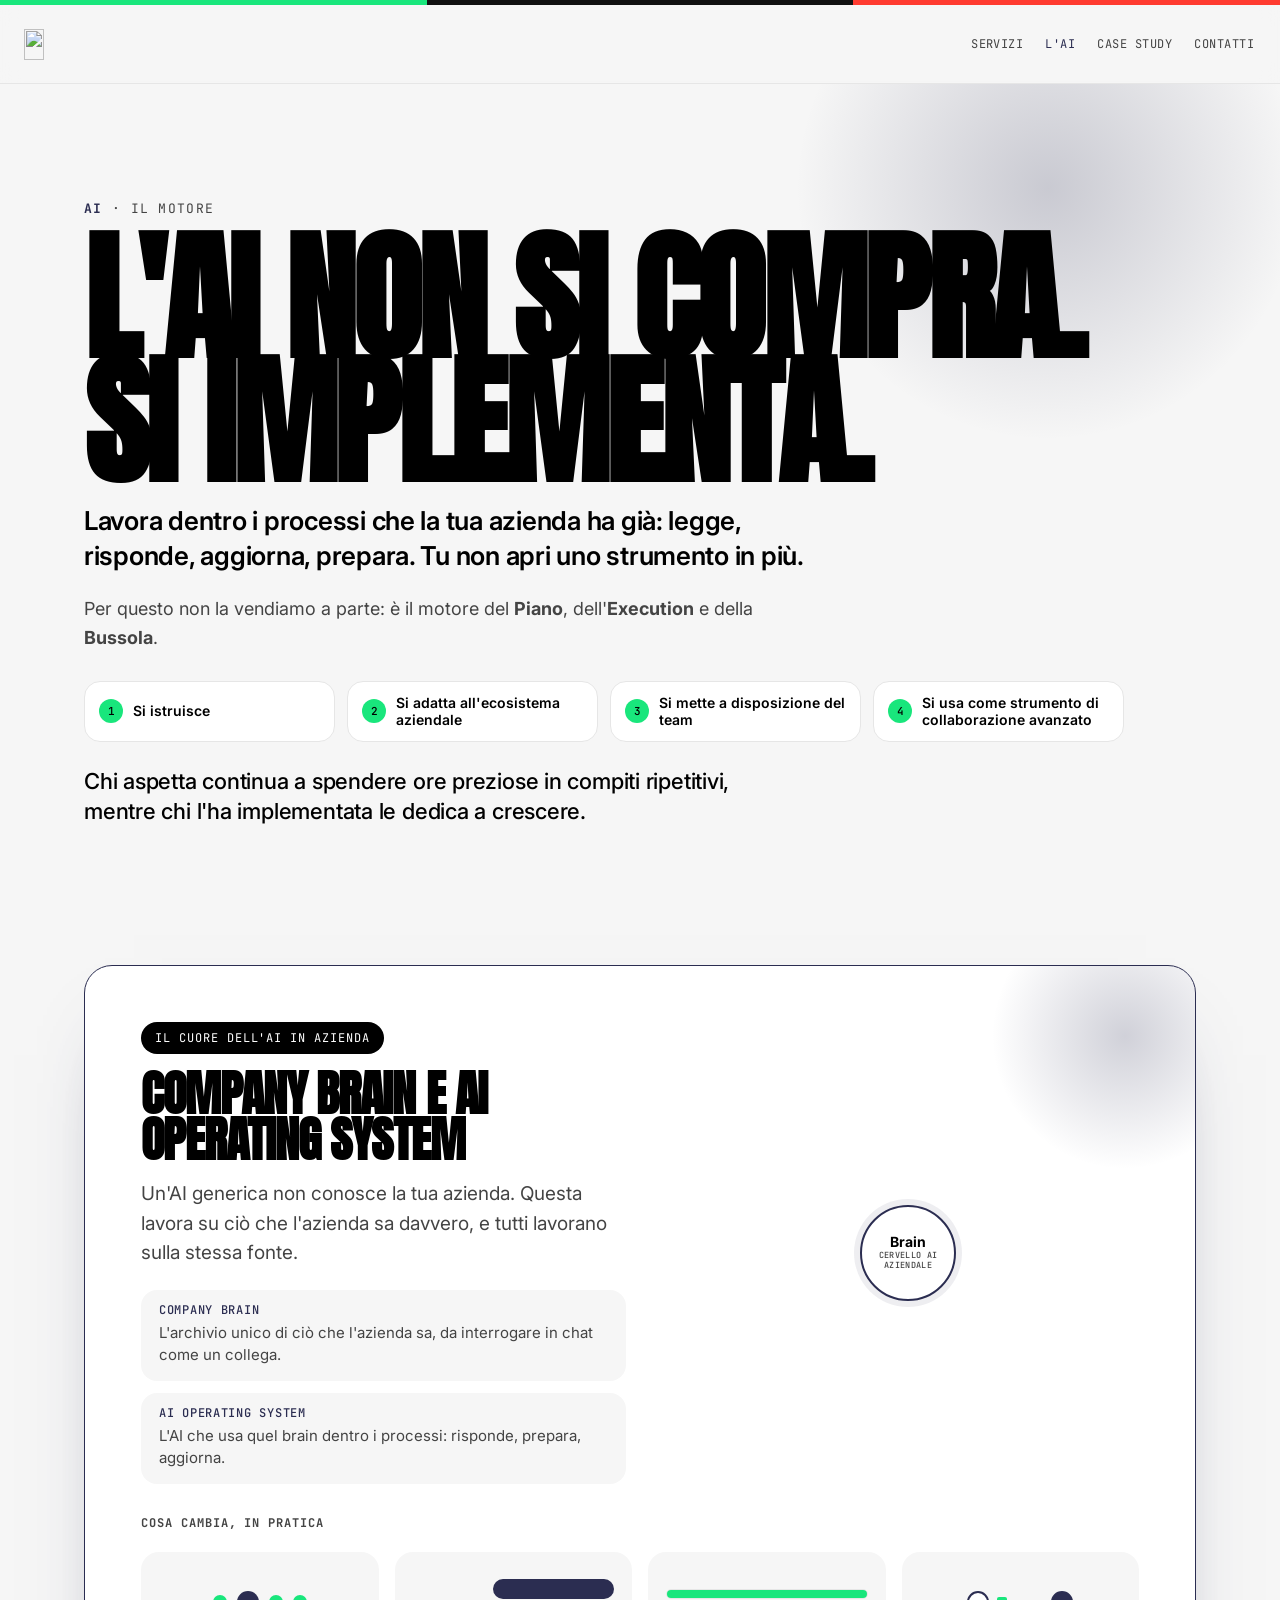
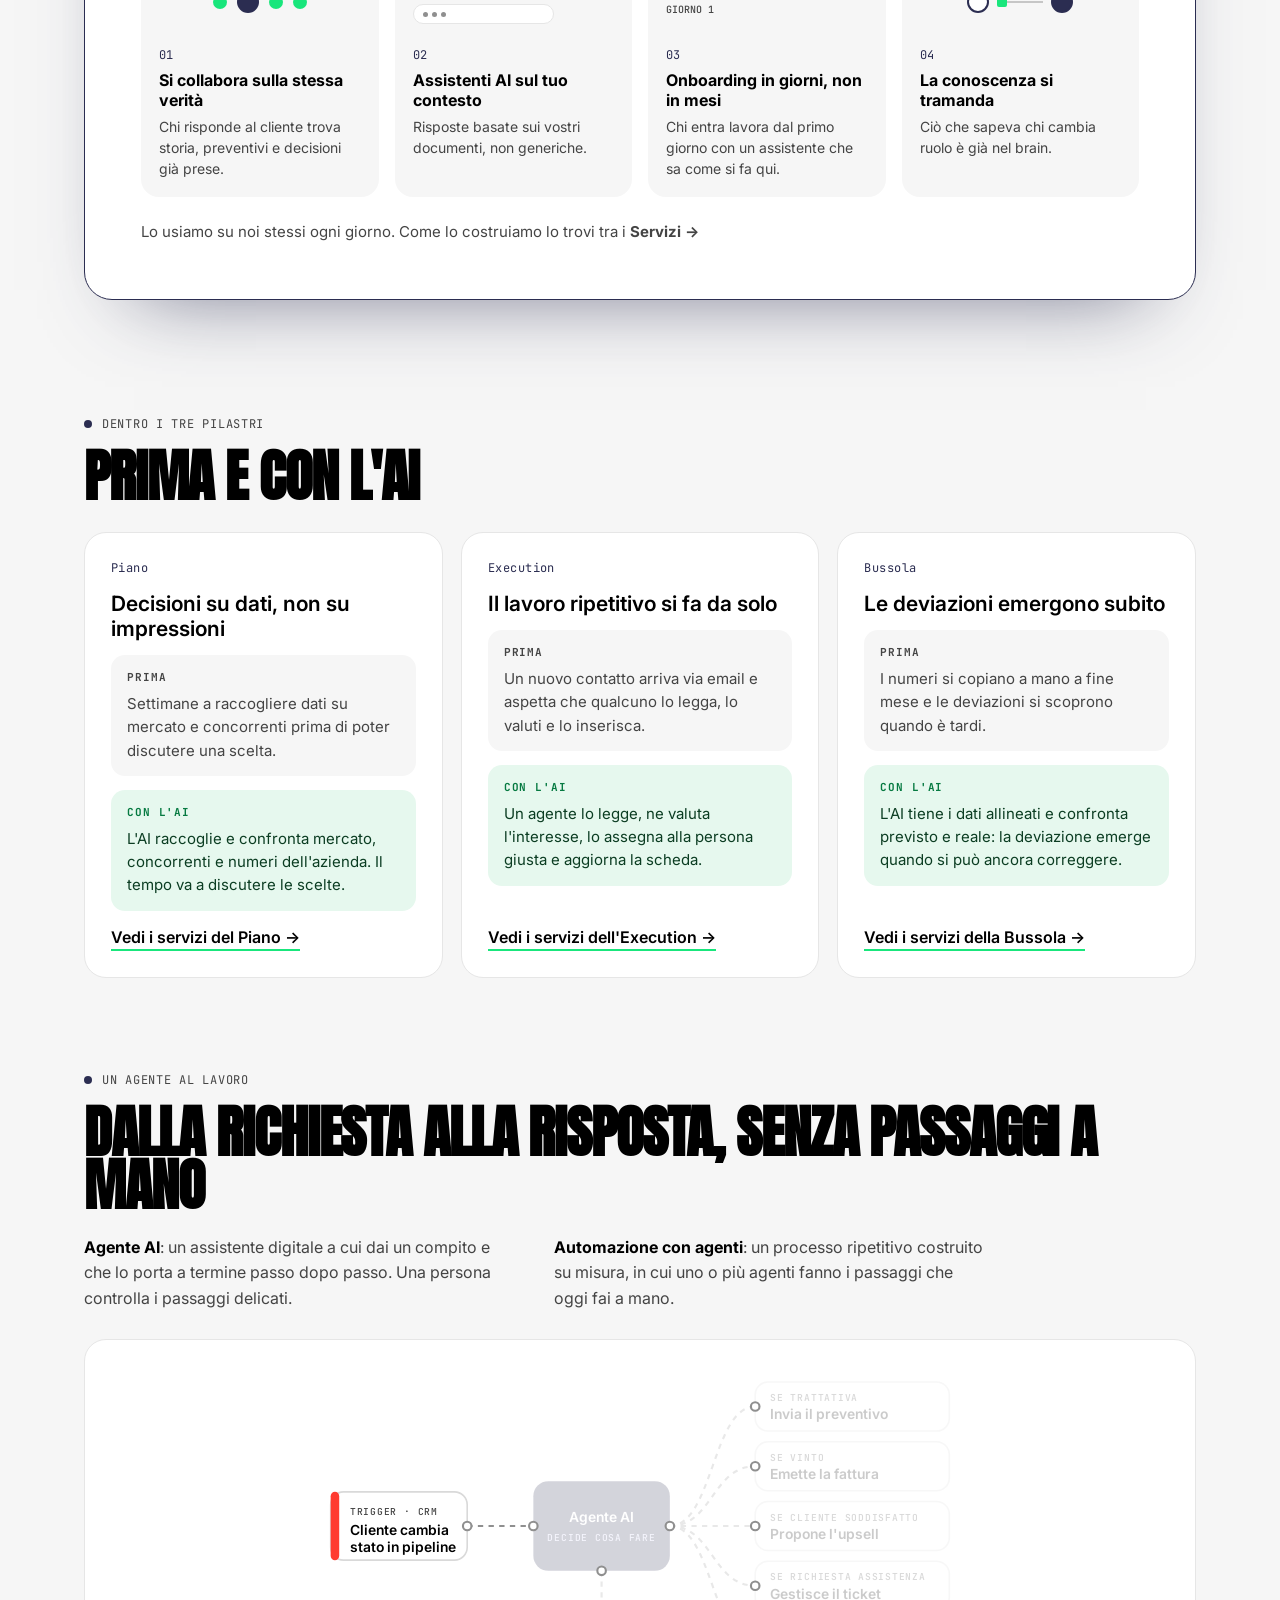
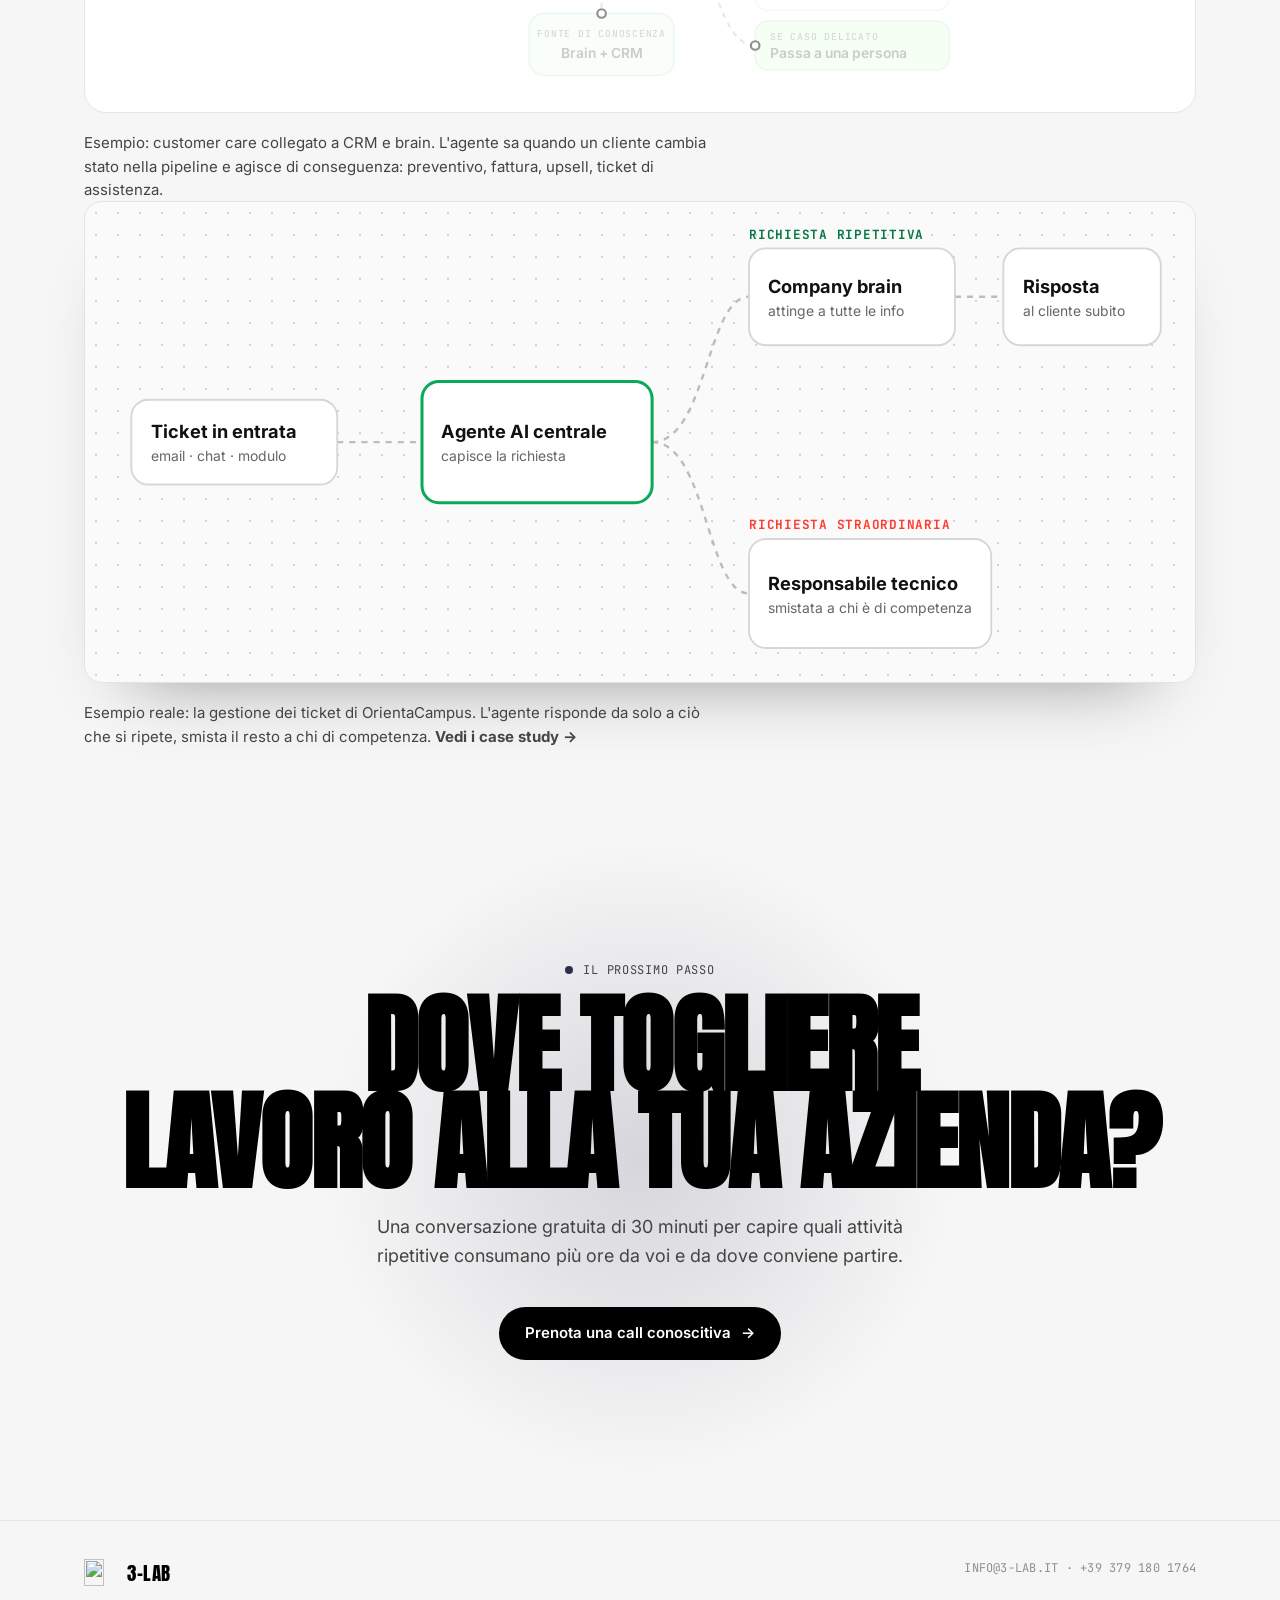
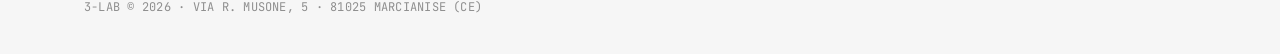
==== ai/index.html @ efa36a07 "Nuovo sito 3-LAB: home rifatta (Cosa facciamo, Servizi, Perché noi, AI, Processo A3, Portfolio, Team" ====
<!DOCTYPE html>
<html lang="it">
<head>
<meta charset="UTF-8">
<meta name="viewport" content="width=device-width, initial-scale=1.0">
<title>L'AI, il motore · 3-LAB</title>
<link rel="canonical" href="https://3-lab.it/ai/">
<link rel="icon" href="/logo.svg" type="image/svg+xml">
<meta name="description" content="L'AI in 3-LAB non è un servizio a parte: lavora dentro il Piano, l'Execution e la Bussola. Cosa vuol dire integrarla nei processi, con esempi concreti e in parole semplici.">
<link rel="preconnect" href="https://fonts.googleapis.com">
<link rel="preconnect" href="https://fonts.gstatic.com" crossorigin>
<link href="https://fonts.googleapis.com/css2?family=Anton&family=Inter:wght@400;450;500;600&family=JetBrains+Mono:wght@400;500&display=swap" rel="stylesheet">
<link rel="stylesheet" href="../assets/pilastro.css">
<link rel="stylesheet" href="../assets/casestudy.css">
</head>
<body style="--acc:var(--navy)">
<div class="brandbar"></div>

<header class="hub-nav">
  <a class="hub-logo" href="../" aria-label="3-LAB, torna alla home"><img src="../logo.svg" alt="" width="32" height="26"></a>
  <nav class="pil-nav" aria-label="Menu principale">
    <a href="../#servizi">Servizi</a>
    <a href="./" aria-current="page">L'AI</a>
    <a href="../case-study/">Case study</a>
    <a href="../#contact">Contatti</a>
  </nav>
</header>

<main>
<section class="hub-hero">
  <div class="wrap">
    <div class="hub-num reveal"><b>AI</b> · Il motore</div>
    <h1 class="hub-title reveal">L'AI non si compra.<br>Si implementa.</h1>
    <p class="hub-tagline reveal">Lavora dentro i processi che la tua azienda ha già: legge, risponde, aggiorna, prepara. Tu non apri uno strumento in più.</p>
    <p class="hub-intro reveal">Per questo non la vendiamo a parte: è il motore del <b>Piano</b>, dell'<b>Execution</b> e della <b>Bussola</b>.</p>
    <ol class="ai-steps reveal"><li><i>1</i>Si istruisce</li><li><i>2</i>Si adatta all'ecosistema aziendale</li><li><i>3</i>Si mette a disposizione del team</li><li><i>4</i>Si usa come strumento di collaborazione avanzato</li></ol>
    <p class="ai-claim reveal">Chi aspetta continua a spendere ore preziose in compiti ripetitivi, mentre chi l'ha implementata le dedica a crescere.</p>
    <div class="hub-accentbar reveal"></div>
  </div>
</section>

<section class="hub-section" style="padding-top:0">
  <div class="wrap">
    <article class="flag reveal" id="company-brain">
      <div class="flag-split">
        <div class="flag-copy">
          <span class="flag-badge">Il cuore dell'AI in azienda</span>
          <h3>Company brain e AI operating system</h3>
          <p class="flag-lede">Un'AI generica non conosce la tua azienda. Questa lavora su ciò che l'azienda sa davvero, e tutti lavorano sulla stessa fonte.</p>
          <ul class="flag-defs">
            <li><span>Company brain</span>L'archivio unico di ciò che l'azienda sa, da interrogare in chat come un collega.</li>
            <li><span>AI operating system</span>L'AI che usa quel brain dentro i processi: risponde, prepara, aggiorna.</li>
          </ul>
        </div>
        <div class="flag-viz" aria-hidden="true"><div class="br-scene"><span class="br-d" style="--x:-36;--y:-42;--i:0">Documenti</span><span class="br-d" style="--x:0;--y:-42;--i:1">Contesto competitivo</span><span class="br-d" style="--x:36;--y:-42;--i:2">Procedure</span><span class="br-d" style="--x:-38;--y:-18;--i:3">Clienti</span><span class="br-d" style="--x:38;--y:-18;--i:4">Preventivi</span><span class="br-d" style="--x:-38;--y:18;--i:5">Decisioni</span><span class="br-d" style="--x:38;--y:18;--i:6">Listini</span><span class="br-d" style="--x:-36;--y:42;--i:7">Organigramma</span><span class="br-d" style="--x:0;--y:42;--i:8">Brand identity</span><span class="br-d" style="--x:36;--y:42;--i:9">Contratti</span><span class="br-c"><b>Brain</b><small>cervello AI aziendale</small></span><div class="br-chat"><p style="--k:0">Buongiorno! Tre cose da sapere oggi:</p><p style="--k:1">Il cliente Rossi ti deve ancora <b>700 €</b>. Preparo il sollecito?</p><p style="--k:2">Il listino di un tuo fornitore è salito del <b>30%</b> negli ultimi 30 giorni.</p><p style="--k:3">I fornitori ti stanno facendo prezzi <b>progressivamente migliori</b>. Buon momento per rinegoziare.</p></div></div></div>
      </div>
      <h4 class="flag-sub">Cosa cambia, in pratica</h4>
      <div class="flag-tiles">
        <div class="flag-tile"><div class="mg mg1"><i></i><i></i><i></i><b></b></div><span>01</span><h4>Si collabora sulla stessa verità</h4><p>Chi risponde al cliente trova storia, preventivi e decisioni già prese.</p></div>
        <div class="flag-tile"><div class="mg mg2"><p class="q"></p><p class="a"><u></u><u></u><u></u></p></div><span>02</span><h4>Assistenti AI sul tuo contesto</h4><p>Risposte basate sui vostri documenti, non generiche.</p></div>
        <div class="flag-tile"><div class="mg mg3"><em><u></u></em><small>Giorno 1</small></div><span>03</span><h4>Onboarding in giorni, non in mesi</h4><p>Chi entra lavora dal primo giorno con un assistente che sa come si fa qui.</p></div>
        <div class="flag-tile"><div class="mg mg4"><i class="a"></i><s></s><i class="b"></i></div><span>04</span><h4>La conoscenza si tramanda</h4><p>Ciò che sapeva chi cambia ruolo è già nel brain.</p></div>
      </div>
      <p class="flag-foot">Lo usiamo su noi stessi ogni giorno. Come lo costruiamo lo trovi tra i <a href="../#servizio-company-brain"><b>Servizi →</b></a></p>
    </article>
  </div>
</section>

<section class="hub-section" style="padding-top:0">
  <div class="wrap">
    <span class="hub-kicker reveal">Dentro i tre pilastri</span>
    <h2 class="hub-h2 reveal">Prima e con l'AI</h2>
    <div class="ai-scenes">
      <article class="ai-scene reveal" id="nel-piano">
        <span class="offer-n">Piano</span>
        <h3>Decisioni su dati, non su impressioni</h3>
        <p class="ai-prima"><b>Prima</b>Settimane a raccogliere dati su mercato e concorrenti prima di poter discutere una scelta.</p>
        <p class="ai-dopo"><b>Con l'AI</b>L'AI raccoglie e confronta mercato, concorrenti e numeri dell'azienda. Il tempo va a discutere le scelte.</p>
        <a class="p-link" href="../#servizio-business-plan">Vedi i servizi del Piano →</a>
      </article>
      <article class="ai-scene reveal" id="nell-execution">
        <span class="offer-n">Execution</span>
        <h3>Il lavoro ripetitivo si fa da solo</h3>
        <p class="ai-prima"><b>Prima</b>Un nuovo contatto arriva via email e aspetta che qualcuno lo legga, lo valuti e lo inserisca.</p>
        <p class="ai-dopo"><b>Con l'AI</b>Un agente lo legge, ne valuta l'interesse, lo assegna alla persona giusta e aggiorna la scheda.</p>
        <a class="p-link" href="../#servizio-automazioni">Vedi i servizi dell'Execution →</a>
      </article>
      <article class="ai-scene reveal" id="con-la-bussola">
        <span class="offer-n">Bussola</span>
        <h3>Le deviazioni emergono subito</h3>
        <p class="ai-prima"><b>Prima</b>I numeri si copiano a mano a fine mese e le deviazioni si scoprono quando è tardi.</p>
        <p class="ai-dopo"><b>Con l'AI</b>L'AI tiene i dati allineati e confronta previsto e reale: la deviazione emerge quando si può ancora correggere.</p>
        <a class="p-link" href="../#servizio-contabilita">Vedi i servizi della Bussola →</a>
      </article>
    </div>
  </div>
</section>

<section class="hub-section" style="padding-top:0">
  <div class="wrap">
    <span class="hub-kicker reveal">Un agente al lavoro</span>
    <h2 class="hub-h2 reveal">Dalla richiesta alla risposta, senza passaggi a mano</h2>
    <div class="ai-agenti">
      <p class="reveal"><b>Agente AI</b>: un assistente digitale a cui dai un compito e che lo porta a termine passo dopo passo. Una persona controlla i passaggi delicati.</p>
      <p class="reveal"><b>Automazione con agenti</b>: un processo ripetitivo costruito su misura, in cui uno o più agenti fanno i passaggi che oggi fai a mano.</p>
    </div>
    <div class="ai-diagram reveal" aria-hidden="true"><svg class="n8n" viewBox="0 0 600 300" focusable="false">
<g class="n8n-wires" fill="none" stroke="#8f8f8f" stroke-width="2"><g class="s1"><path class="w" d="M138 150H200"/></g><g class="s2"><path class="w" d="M264 192V232"/></g><g class="s3"><path class="w" d="M328 150C368 150 368 38 408 38"/><path class="w" d="M328 150C368 150 368 94 408 94"/><path class="w" d="M328 150C368 150 368 150 408 150"/><path class="w" d="M328 150C368 150 368 206 408 206"/><path class="w" d="M328 150C368 150 368 262 408 262"/></g></g>
<g class="n8n-n"><g class="s1"><rect x="10" y="118" width="128" height="64" rx="12"/><rect x="10" y="118" width="8" height="64" rx="4" class="bar"/><text x="28" y="140" class="k">TRIGGER · CRM</text><text x="28" y="158" class="t">Cliente cambia</text><text x="28" y="174" class="t">stato in pipeline</text></g>
<g class="s2"><rect x="200" y="108" width="128" height="84" rx="14" class="ag"/><text x="264" y="146" class="t ag-t" text-anchor="middle">Agente AI</text><text x="264" y="164" class="k ag-k" text-anchor="middle">DECIDE COSA FARE</text>
<rect x="196" y="232" width="136" height="58" rx="14" class="kn"/><text x="264" y="254" class="k" text-anchor="middle">FONTE DI CONOSCENZA</text><text x="264" y="274" class="t" text-anchor="middle">Brain + CRM</text></g>
<g class="s3" style="--k:0"><rect x="408" y="15" width="182" height="46" rx="12"/><text x="422" y="33" class="k">SE TRATTATIVA</text><text x="422" y="50" class="t">Invia il preventivo</text></g><g class="s3" style="--k:1"><rect x="408" y="71" width="182" height="46" rx="12"/><text x="422" y="89" class="k">SE VINTO</text><text x="422" y="106" class="t">Emette la fattura</text></g><g class="s3" style="--k:2"><rect x="408" y="127" width="182" height="46" rx="12"/><text x="422" y="145" class="k">SE CLIENTE SODDISFATTO</text><text x="422" y="162" class="t">Propone l'upsell</text></g><g class="s3" style="--k:3"><rect x="408" y="183" width="182" height="46" rx="12"/><text x="422" y="201" class="k">SE RICHIESTA ASSISTENZA</text><text x="422" y="218" class="t">Gestisce il ticket</text></g><g class="s3" style="--k:4"><rect x="408" y="239" width="182" height="46" rx="12" class="hu"/><text x="422" y="257" class="k">SE CASO DELICATO</text><text x="422" y="274" class="t">Passa a una persona</text></g></g>
<g fill="#fff" stroke="#8f8f8f" stroke-width="2"><circle cx="138" cy="150" r="4"/><circle cx="200" cy="150" r="4"/><circle cx="328" cy="150" r="4"/><circle cx="264" cy="192" r="4"/><circle cx="264" cy="232" r="4"/><circle cx="408" cy="38" r="4"/><circle cx="408" cy="94" r="4"/><circle cx="408" cy="150" r="4"/><circle cx="408" cy="206" r="4"/><circle cx="408" cy="262" r="4"/></g></svg></div>
    <p class="ai-caption reveal">Esempio: customer care collegato a CRM e brain. L'agente sa quando un cliente cambia stato nella pipeline e agisce di conseguenza: preventivo, fattura, upsell, ticket di assistenza.</p>
    <div class="cs-flow reveal" data-flow></div>
    <p class="ai-caption reveal">Esempio reale: la gestione dei ticket di OrientaCampus. L'agente risponde da solo a ciò che si ripete, smista il resto a chi di competenza. <a href="../case-study/"><b>Vedi i case study →</b></a></p>
  </div>
</section>

<section class="hub-bigcta">
  <div class="wrap">
    <span class="hub-kicker reveal">Il prossimo passo</span>
    <h2 class="reveal">DOVE TOGLIERE<br>LAVORO ALLA TUA AZIENDA?</h2>
    <p class="reveal">Una conversazione gratuita di 30 minuti per capire quali attività ripetitive consumano più ore da voi e da dove conviene partire.</p>
    <div class="hub-bigcta-actions reveal">
      <a class="hub-cta-btn" href="../#contact">Prenota una call conoscitiva <span>→</span></a>
    </div>
  </div>
</section>
</main>

<footer class="hub-foot">
  <div class="wrap">
    <div>
      <span class="foot-logo"><img src="../logo.svg" alt="" width="26" height="21"><span>3-LAB</span></span>
      <p style="margin-top:6px">3-LAB © <span id="year">2026</span> · Via R. Musone, 5 · 81025 Marcianise (CE)</p>
    </div>
    <p><a href="mailto:info@3-lab.it">info@3-lab.it</a> · <a href="tel:+393791801764">+39 379 180 1764</a></p>
  </div>
</footer>

<script src="../assets/pilastro.js"></script>
<script>
/* Animazioni: il brain (le voci entrano, il brain si ingrossa, parte la chat) e il diagramma dell'agente (trigger, agente, fonte, azioni). Partono in vista e ripartono da zero; con «riduci animazioni» restano ferme. */
(function(){
  if(matchMedia('(prefers-reduced-motion: reduce)').matches||!('IntersectionObserver' in window)) return;
  const wait=ms=>new Promise(r=>setTimeout(r,ms));
  function avvia(sel,fasi,pausa){
    const el=document.querySelector(sel); if(!el) return;
    el.classList.add('anim');
    const io=new IntersectionObserver(es=>{if(!es[0].isIntersecting) return; io.disconnect();
      (async()=>{for(;;){
        el.classList.add('rs'); fasi.forEach(f=>el.classList.remove(f[1])); void el.offsetWidth; el.classList.remove('rs');
        for(const [ms,c] of fasi){await wait(ms); el.classList.add(c);}
        await wait(pausa);
      }})();},{threshold:.4});
    io.observe(el);
  }
  avvia('.br-scene',[[700,'in'],[4700,'full'],[1500,'chat']],9500);
  avvia('.ai-diagram',[[500,'p1'],[1100,'p2'],[1100,'p3']],6500);
})();
</script>
<script src="../assets/casestudy.js" defer></script>
</body>
</html>
---- assets/pilastro.css ----
/* Stile condiviso delle pagine pilastro (/ai, /case-study). */
/* ============================================================
   TRI LAB — stile condiviso delle pagine pilastro
   Usato da piano · execution · bussola · ai · case-study
   I font vanno caricati dal <head> di ogni pagina (Google Fonts).
   Ogni pagina imposta il proprio accento con  <body style="--acc:…">.
   ============================================================ */

:root{
  --ink:#000000;
  --paper:#ffffff;
  --canvas:#f6f6f6;
  --ash:#c6c6c6;
  --smoke:#8f8f8f;
  --slate:#444444;
  --line:#e6e6e6;
  --graphite:#1a1a1a;

  --mint:#d1ffca;
  --volt:#19E67C;
  --volt-deep:#0aa859;
  --signal:#FF3B30;
  --navy:#2b2d51;

  --f-display:'Anton', ui-sans-serif, system-ui, sans-serif;
  --f-sans:'Inter', ui-sans-serif, system-ui, sans-serif;
  --f-mono:'JetBrains Mono', ui-monospace, monospace;

  --maxw:1160px;

  --acc:var(--volt);        /* sovrascritto per hub sul <body> */
}

*{box-sizing:border-box;margin:0;padding:0}
html{scroll-behavior:smooth}
body{
  background:var(--canvas);
  color:var(--ink);
  font-family:var(--f-sans);
  line-height:1.5;
  -webkit-font-smoothing:antialiased;
  overflow-x:hidden;
}
::selection{background:var(--acc);color:#fff}
a{color:inherit;text-decoration:none}
img{max-width:100%;display:block}

.wrap{max-width:var(--maxw);margin:0 auto;padding:0 24px}

/* ---------- Header ---------- */
.hub-nav{
  position:sticky;top:0;z-index:50;
  display:flex;align-items:center;justify-content:flex-end;
  padding:18px 24px;
  background:rgba(246,246,246,.82);
  backdrop-filter:saturate(140%) blur(10px);
  border-bottom:1px solid var(--line);
}
.hub-logo{position:absolute;left:50%;transform:translateX(-50%);display:inline-flex;align-items:center;gap:11px}
.hub-logo img{height:31px;width:auto;display:block}
.hub-logo-word{font-family:var(--f-display);font-size:24px;letter-spacing:.02em;line-height:1}
.hub-logo .u{color:var(--acc)}

/* Striscia tricolore in cima (richiama il logo: verde / nero / rosso) */
.brandbar{height:5px;width:100%;background:linear-gradient(90deg,var(--volt) 0 33.33%,#111 33.33% 66.66%,var(--signal) 66.66% 100%)}
/* Tastino “cartella”: torna alla sezione I Tre Hub nella home */
.hub-back{
  display:inline-flex;align-items:center;justify-content:center;
  width:46px;height:46px;border:1px solid var(--line);border-radius:13px;
  background:var(--paper);color:var(--acc);
  transition:border-color .25s,transform .25s,box-shadow .25s;
}
.hub-back svg{width:23px;height:23px}
.hub-back:hover{border-color:var(--acc);transform:translateY(-2px);box-shadow:0 12px 24px -14px color-mix(in srgb,var(--acc) 60%,transparent)}

/* ---------- Hero ---------- */
.hub-hero{position:relative;padding:clamp(56px,9vw,120px) 0 clamp(40px,6vw,72px);overflow:hidden}
.hub-hero::before{
  content:'';position:absolute;top:-30%;right:-10%;width:60vw;height:60vw;max-width:720px;max-height:720px;
  background:radial-gradient(closest-side,color-mix(in srgb,var(--acc) 22%,transparent),transparent 70%);
  pointer-events:none;z-index:0;
}
.hub-hero .wrap{position:relative;z-index:1}
.hub-num{font-family:var(--f-mono);font-size:13px;letter-spacing:.1em;text-transform:uppercase;color:var(--slate)}
.hub-num b{color:var(--acc)}
.hub-title{
  font-family:var(--f-display);text-transform:uppercase;letter-spacing:-.025em;line-height:.88;
  font-size:clamp(52px,11vw,150px);margin:18px 0 0;
}
.hub-role{margin-top:20px;font-family:var(--f-mono);font-size:13px;letter-spacing:.04em;color:var(--slate)}
.hub-lead{margin-top:22px;max-width:640px;font-size:clamp(17px,1.8vw,21px);line-height:1.55;color:var(--slate)}

.hub-accentbar{height:6px;width:120px;margin-top:32px;border-radius:100px;background:var(--acc)}

/* ---------- Sezione generica ---------- */
.hub-section{padding:clamp(48px,7vw,88px) 0}
.hub-kicker{font-family:var(--f-mono);font-size:12px;letter-spacing:.06em;text-transform:uppercase;color:var(--slate);display:inline-flex;align-items:center;gap:10px}
.hub-kicker::before{content:'';width:8px;height:8px;border-radius:50%;background:var(--acc)}
.hub-h2{font-family:var(--f-display);text-transform:uppercase;letter-spacing:-.02em;line-height:.95;font-size:clamp(30px,4.4vw,58px);margin-top:16px}

/* ---------- Offer cards ---------- */
.offer{display:grid;grid-template-columns:repeat(3,1fr);gap:22px;margin-top:44px}
@media(max-width:860px){.offer{grid-template-columns:1fr}}
.offer-card{
  background:var(--paper);border:1px solid var(--line);border-radius:22px;padding:28px;
  transition:transform .3s cubic-bezier(.2,.8,.2,1),border-color .3s,box-shadow .3s;
}
.offer-card:hover{transform:translateY(-4px);border-color:var(--acc);box-shadow:0 30px 60px -40px rgba(0,0,0,.35)}
.offer-n{font-family:var(--f-mono);font-size:12px;color:var(--acc);letter-spacing:.04em}
.offer-t{font-family:var(--f-sans);font-weight:600;font-size:21px;letter-spacing:-.01em;margin:12px 0 8px}
.offer-d{font-size:15px;line-height:1.55;color:var(--slate)}

/* ---------- Tech tags ---------- */
.hub-tech{display:flex;flex-wrap:wrap;gap:10px;margin-top:36px}
.hub-tech span{
  font-family:var(--f-mono);font-size:12px;letter-spacing:.03em;text-transform:uppercase;
  padding:8px 15px;border-radius:100px;background:var(--mint);color:var(--ink);
}

/* ---------- Placeholder “contenuto in arrivo” ---------- */
.hub-placeholder{
  margin-top:40px;padding:36px;border:1.5px dashed var(--ash);border-radius:22px;
  font-family:var(--f-mono);font-size:13px;letter-spacing:.03em;color:var(--smoke);text-align:center;
}

/* ---------- CTA ---------- */
.hub-cta{margin-top:8px}
.hub-cta a{
  display:inline-flex;align-items:center;gap:10px;
  background:var(--ink);color:#fff;border-radius:100px;padding:15px 26px;
  font-family:var(--f-sans);font-weight:600;font-size:15px;
  transition:transform .3s cubic-bezier(.2,.8,.2,1),background .3s;
}
.hub-cta a:hover{transform:translateY(-2px);background:var(--graphite)}

/* ---------- Nav tra hub ---------- */
.hub-siblings{display:flex;flex-wrap:wrap;gap:14px;margin-top:44px}
.hub-sibling{
  flex:1 1 200px;border:1px solid var(--line);border-radius:18px;padding:20px 22px;background:var(--paper);
  transition:border-color .25s,transform .25s;
}
.hub-sibling:hover{border-color:var(--acc);transform:translateY(-3px)}
.hub-sibling small{font-family:var(--f-mono);font-size:11px;letter-spacing:.05em;text-transform:uppercase;color:var(--slate)}
.hub-sibling b{display:block;font-family:var(--f-display);font-size:24px;letter-spacing:.01em;margin-top:6px}

/* ---------- Footer ---------- */
.hub-foot{border-top:1px solid var(--line);margin-top:40px;padding:38px 0}
.hub-foot .wrap{display:flex;flex-wrap:wrap;justify-content:space-between;gap:16px;align-items:center}
.hub-foot p{font-family:var(--f-mono);font-size:12px;letter-spacing:.02em;text-transform:uppercase;color:var(--smoke)}

/* ---------- Reveal on scroll ---------- */
.reveal{opacity:0;transform:translateY(22px);transition:opacity .7s ease,transform .7s cubic-bezier(.16,1,.3,1)}
.reveal.in{opacity:1;transform:none}
@media(prefers-reduced-motion:reduce){.reveal{opacity:1;transform:none;transition:none}}

/* ============================================================
   PAGINE DI APPROFONDIMENTO — servizi, bundle, popup
   ============================================================ */

.hub-tagline{margin-top:20px;font-family:var(--f-sans);font-weight:600;font-size:clamp(19px,2.4vw,26px);letter-spacing:-.01em;line-height:1.32;max-width:740px}
.hub-intro{margin-top:22px;max-width:680px;font-size:clamp(16px,1.7vw,18px);line-height:1.6;color:var(--slate)}
.hub-lede{font-size:16px;line-height:1.6;color:var(--slate);max-width:680px;margin-top:14px}

/* Box distinzione (Operation) */
.op-note{margin-top:30px;border-left:3px solid var(--acc);background:var(--paper);border-radius:0 16px 16px 0;padding:20px 24px;max-width:740px;box-shadow:0 20px 40px -34px rgba(0,0,0,.4)}
.op-note p{color:var(--slate);font-size:15.5px;line-height:1.6}
.op-note b{color:var(--ink);font-weight:600}

/* Elenco macro-voci */
.svc-list{margin-top:34px}
.svc-seq{display:flex;flex-direction:column;gap:14px}
.svc-grid{display:grid;grid-template-columns:repeat(2,minmax(0,1fr));gap:16px}
@media(max-width:760px){.svc-grid{grid-template-columns:minmax(0,1fr)}}

.svc{display:flex;align-items:center;gap:18px;width:100%;text-align:left;cursor:pointer;font:inherit;color:inherit;
  background:var(--paper);border:1px solid var(--line);border-radius:18px;padding:22px 24px;
  transition:border-color .25s,transform .25s,box-shadow .25s}
.svc:hover{border-color:var(--acc);transform:translateY(-3px);box-shadow:0 24px 46px -32px rgba(0,0,0,.45)}
.svc-n{flex:0 0 auto;display:inline-flex;align-items:center;justify-content:center;width:36px;height:36px;border-radius:50%;border:1.5px solid var(--acc);color:var(--acc);font-family:var(--f-mono);font-size:13px}
.svc-main{flex:1 1 auto;display:flex;flex-direction:column;gap:10px;min-width:0}
.svc-t{font-family:var(--f-sans);font-weight:600;font-size:clamp(17px,2vw,22px);letter-spacing:-.01em;line-height:1.18}
.svc-go{flex:0 0 auto;font-family:var(--f-mono);font-size:12px;letter-spacing:.03em;color:var(--slate);white-space:nowrap}
.svc:hover .svc-go{color:var(--acc)}
.svc-grid .svc{flex-direction:column;align-items:flex-start;gap:16px}
.svc-grid .svc-main{align-self:stretch}
.svc-grid .svc-go{align-self:flex-start}

/* Tag deliverable / continuativo / flagship (grafica distinta) */
.svc-tag,.m-tag{display:inline-flex;align-items:center;gap:7px;width:max-content;max-width:100%;flex-wrap:wrap;
  font-family:var(--f-mono);font-size:11px;letter-spacing:.04em;text-transform:uppercase;
  padding:5px 11px;border-radius:100px;border:1px solid var(--line);color:var(--slate)}
.svc-tag::before,.m-tag::before{content:'';width:8px;height:8px;background:var(--slate)}
.t-deliverable::before{background:var(--acc)!important}                 /* quadrato pieno = consegna puntuale */
.t-continuativo::before{background:var(--acc)!important;border-radius:50%}/* cerchio = accompagnamento continuo */
.t-flagship{border-color:var(--acc);color:var(--acc)}
.t-flagship::before{background:var(--acc)!important;border-radius:50% 50% 50% 0}

/* Voce flagship evidenziata */
.svc.is-flagship{border-color:var(--acc);border-width:1.5px;background:linear-gradient(180deg,color-mix(in srgb,var(--acc) 9%,var(--paper)),var(--paper))}
.svc-badge{width:max-content;font-family:var(--f-mono);font-size:11px;letter-spacing:.04em;text-transform:uppercase;color:#fff;background:var(--acc);padding:5px 11px;border-radius:100px}

/* Full Organization Stack — blocco flagship dedicato (Operation) */
.fos{border:1.5px solid var(--acc);border-radius:26px;padding:clamp(24px,4vw,42px);
  background:linear-gradient(180deg,color-mix(in srgb,var(--acc) 10%,var(--paper)),var(--paper))}
.fos-top{display:flex;flex-wrap:wrap;gap:12px;align-items:center}
.fos h3{font-family:var(--f-display);text-transform:uppercase;letter-spacing:-.02em;line-height:.95;font-size:clamp(28px,4.6vw,50px);margin-top:16px}
.fos-sub{margin-top:14px;max-width:660px;color:var(--slate);font-size:16px;line-height:1.6}
.fos-diagram{display:grid;grid-template-columns:repeat(4,1fr);gap:14px;margin-top:30px}
@media(max-width:820px){.fos-diagram{grid-template-columns:1fr 1fr}}
@media(max-width:460px){.fos-diagram{grid-template-columns:1fr}}
.fos-node{background:var(--paper);border:1px solid var(--line);border-radius:16px;padding:18px 18px 20px}
.fos-node .n-k{font-family:var(--f-mono);font-size:10.5px;letter-spacing:.04em;text-transform:uppercase;color:var(--acc)}
.fos-node .n-t{font-weight:600;font-size:15.5px;margin:9px 0 7px;line-height:1.2}
.fos-node .n-d{font-size:13px;color:var(--slate);line-height:1.5}
.fos-cta{margin-top:28px}

/* Card visive (Creative) — anteprime reali, non mockup vuoti */
.svc-thumb{display:block;width:100%;aspect-ratio:16/9;border-radius:13px;overflow:hidden;position:relative;background:#0e0f16;border:1px solid var(--line)}
.th-live video{position:absolute;inset:0;width:100%;height:100%;object-fit:cover;object-position:top}
.th-bar{position:absolute;left:10px;bottom:10px;z-index:3;display:inline-flex;align-items:center;gap:7px;
  font-family:var(--f-mono);font-size:10.5px;letter-spacing:.03em;text-transform:uppercase;color:#fff;
  background:rgba(0,0,0,.48);backdrop-filter:blur(6px);padding:5px 11px;border-radius:100px}
.th-dot{width:7px;height:7px;border-radius:50%;background:var(--acc);animation:thPulse 1.6s ease-in-out infinite}
@keyframes thPulse{50%{opacity:.3}}
/* Video Ads: telefono formato reel con video dentro + barra di avanzamento stile story */
.th-reel{display:flex;align-items:center;justify-content:center;background:radial-gradient(120% 120% at 50% 20%,#3a1620,#0d0608)}
.th-phone{position:relative;height:88%;aspect-ratio:9/16;border-radius:14px;overflow:hidden;
  border:2px solid rgba(255,255,255,.22);box-shadow:0 18px 40px -16px rgba(0,0,0,.85);background:#000}
.th-phone video{width:100%;height:100%;object-fit:cover}
.th-phone::before{content:'';position:absolute;left:8%;right:8%;top:7px;height:3px;border-radius:3px;background:rgba(255,255,255,.25);z-index:2}
.th-phone::after{content:'';position:absolute;left:8%;top:7px;height:3px;width:0;border-radius:3px;background:#fff;z-index:3;animation:thProg 6s linear infinite}
@keyframes thProg{to{width:84%}}
/* Performance: grafico + chip KPI */
.th-perf{background:linear-gradient(160deg,#123a2c,#08140f);position:relative}
.th-perf::after{content:'';position:absolute;left:12%;right:12%;bottom:26%;height:34%;
  background:linear-gradient(90deg,transparent,var(--acc));clip-path:polygon(0 100%,18% 62%,38% 74%,60% 30%,80% 46%,100% 8%,100% 100%);opacity:.75;
  animation:thGlow 3s ease-in-out infinite}
@keyframes thGlow{50%{opacity:.45}}
.th-kpis{position:absolute;top:12px;left:12px;right:12px;display:flex;gap:7px;flex-wrap:wrap;z-index:2}
.th-kpis span{font-family:var(--f-mono);font-size:10px;letter-spacing:.03em;text-transform:uppercase;color:#eafff3;
  background:rgba(255,255,255,.09);border:1px solid rgba(255,255,255,.16);padding:4px 9px;border-radius:100px}
@media(prefers-reduced-motion:reduce){.th-dot,.th-phone::after,.th-perf::after{animation:none}.th-phone::after{width:84%}}
/* Riga descrittiva sulle card servizio */
.svc-d{font-size:14px;line-height:1.55;color:var(--slate)}

/* CTA (bundle) */
.hub-cta-row{margin-top:48px;border-top:1px solid var(--line);padding-top:38px}
.hub-cta-note{font-size:16px;line-height:1.6;color:var(--slate);max-width:600px;margin-bottom:18px}
.hub-cta-btn{display:inline-flex;align-items:center;gap:10px;cursor:pointer;font:inherit;
  background:var(--ink);color:#fff;border:none;border-radius:100px;padding:15px 26px;font-family:var(--f-sans);font-weight:600;font-size:15px;
  transition:transform .3s cubic-bezier(.2,.8,.2,1),background .3s}
.hub-cta-btn:hover{transform:translateY(-2px);background:var(--graphite)}

/* ---------- Popup dettaglio ---------- */
.svc-modal{position:fixed;inset:0;z-index:200;display:none;align-items:flex-start;justify-content:center;padding:24px;overflow-y:auto;
  background:rgba(8,8,12,.55);backdrop-filter:blur(4px)}
.svc-modal.open{display:flex}
body.modal-open{overflow:hidden}
.svc-modal-panel{position:relative;background:var(--paper);border-radius:24px;max-width:660px;width:100%;margin:auto;
  padding:clamp(26px,4vw,46px);box-shadow:0 44px 90px -30px rgba(0,0,0,.55)}
.svc-modal-close{position:absolute;top:16px;right:16px;width:42px;height:42px;border-radius:50%;border:1px solid var(--line);background:var(--paper);
  cursor:pointer;font-size:16px;line-height:1;color:var(--slate);display:flex;align-items:center;justify-content:center;transition:border-color .2s,color .2s}
.svc-modal-close:hover{border-color:var(--ink);color:var(--ink)}
.m-title{font-family:var(--f-display);text-transform:uppercase;letter-spacing:-.02em;line-height:.98;font-size:clamp(26px,4.4vw,42px);margin:14px 40px 6px 0}
.m-block{margin-top:22px}
.m-block h4{font-family:var(--f-mono);font-size:12px;letter-spacing:.06em;text-transform:uppercase;color:var(--acc);margin-bottom:8px}
.m-block p{font-size:15px;line-height:1.62;color:var(--slate)}
.m-sub{margin-top:30px;padding-top:26px;border-top:1px solid var(--line)}
.m-sub-h{font-family:var(--f-sans);font-weight:600;font-size:20px;letter-spacing:-.01em}
.m-intro{margin-top:14px;font-size:15px;line-height:1.62;color:var(--slate)}
.m-callout{display:inline-flex;align-items:center;gap:8px;margin-top:28px;cursor:pointer;font:inherit;text-align:left;
  background:color-mix(in srgb,var(--acc) 12%,var(--paper));border:1px solid var(--acc);color:var(--ink);border-radius:14px;padding:12px 16px;font-weight:500;font-size:14px;transition:background .2s}
.m-callout:hover{background:color-mix(in srgb,var(--acc) 22%,var(--paper))}
.m-components{margin-top:26px;display:flex;flex-direction:column;gap:10px}
.m-comp{display:flex;gap:12px;align-items:flex-start;width:100%;text-align:left;cursor:pointer;font:inherit;
  background:var(--paper);border:1px solid var(--line);border-radius:14px;padding:15px 16px;transition:border-color .2s,transform .2s}
.m-comp:hover{border-color:var(--acc);transform:translateY(-2px)}
.m-comp .c-t{font-weight:600;font-size:15px}
.m-comp .c-d{font-size:13.5px;color:var(--slate);margin-top:4px;line-height:1.5}
.m-comp .c-go{margin-left:auto;align-self:center;color:var(--acc);font-family:var(--f-mono);font-size:12px;white-space:nowrap}
.m-note{margin-top:22px;font-family:var(--f-mono);font-size:12px;letter-spacing:.02em;color:var(--smoke);line-height:1.6}

/* Logo nel footer */
.foot-logo{display:inline-flex;align-items:center;gap:10px;margin-bottom:4px}
.foot-logo img{height:27px;width:auto}
.foot-logo span{font-family:var(--f-display);font-size:19px;letter-spacing:.02em}
.foot-logo .u{color:var(--acc)}
.hub-foot .wrap{align-items:flex-start}

/* ============================================================
   PAGINA SERVIZIO (servizio.html?s=…) — 3° livello
   ============================================================ */
.sv-hero{position:relative;padding:clamp(44px,7vw,84px) 0 clamp(28px,4vw,44px);overflow:hidden}
.sv-hero::before{content:'';position:absolute;top:-40%;right:-10%;width:52vw;height:52vw;max-width:640px;max-height:640px;
  background:radial-gradient(closest-side,color-mix(in srgb,var(--acc) 22%,transparent),transparent 70%);pointer-events:none;z-index:0}
.sv-hero .wrap{position:relative;z-index:1}
.sv-eyebrow{font-family:var(--f-mono);font-size:13px;letter-spacing:.08em;text-transform:uppercase;color:var(--slate)}
.sv-eyebrow b{color:var(--acc)}
.sv-title{font-family:var(--f-display);text-transform:uppercase;letter-spacing:-.02em;line-height:.96;
  font-size:clamp(32px,5.4vw,66px);margin:16px 0 18px;max-width:15ch}
.sv-body{padding-bottom:clamp(30px,5vw,60px)}
.sv-body .wrap{max-width:760px}
.sv-body .m-block:first-of-type{margin-top:0}
.sv-intro{font-size:clamp(17px,1.9vw,20px);line-height:1.6;color:var(--slate);max-width:680px}
.sv-back-cta{margin-top:44px;border-top:1px solid var(--line);padding-top:34px}
.sv-notfound{padding:120px 0;text-align:center}
.sv-notfound h1{font-family:var(--f-display);font-size:44px;text-transform:uppercase;margin-bottom:14px}
/* nella pagina servizio i callout/componenti sono link a tutta larghezza */
.sv-body .m-callout{display:flex;width:100%;justify-content:space-between}

/* ============================================================
   ELEMENTI RIPRESI DALLA HOME — marquee, stats, CTA finale
   Ogni pagina imposta le parole del marquee nel markup; il testo
   usa --marq-ink (default bianco, il Creative lo mette scuro).
   ============================================================ */

/* Marquee (come .marquee della home, su accento dell'hub) */
.hub-marquee{background:var(--acc);color:var(--marq-ink,#fff);padding:16px 0;overflow:hidden;white-space:nowrap}
.hub-marquee-track{display:inline-flex;will-change:transform;animation:hubMarquee 26s linear infinite}
.hub-marquee-item{font-family:var(--f-display);font-size:23px;text-transform:uppercase;letter-spacing:-.01em;padding:0 24px;display:inline-flex;align-items:center;gap:24px}
.hub-marquee-item::after{content:'✳';font-size:15px}
@keyframes hubMarquee{to{transform:translateX(-50%)}}
@media(prefers-reduced-motion:reduce){.hub-marquee-track{animation:none}}

/* Stats con contatori (come .stats della home) */
.hub-stats{display:grid;grid-template-columns:repeat(4,1fr);gap:24px;border-top:1px solid var(--line);padding-top:38px}
.hub-stat .n{font-family:var(--f-display);font-size:clamp(38px,4.6vw,64px);line-height:1;letter-spacing:-.02em}
.hub-stat .n .u{color:var(--acc)}
.hub-stat .l{font-family:var(--f-mono);font-size:11px;color:var(--slate);text-transform:uppercase;letter-spacing:.03em;margin-top:10px;max-width:190px}
@media(max-width:820px){.hub-stats{grid-template-columns:1fr 1fr;gap:20px}}

/* CTA finale (come la sezione #contact della home) */
.hub-bigcta{position:relative;overflow:hidden;text-align:center;padding:clamp(64px,10vw,120px) 0}
.hub-bigcta::before{content:'';position:absolute;left:50%;top:50%;transform:translate(-50%,-50%);width:80vw;height:80vw;max-width:900px;max-height:900px;
  background:radial-gradient(closest-side,color-mix(in srgb,var(--acc) 16%,transparent),transparent 70%);pointer-events:none}
.hub-bigcta .wrap{position:relative;z-index:1}
.hub-bigcta .hub-kicker{justify-content:center}
.hub-bigcta h2{font-family:var(--f-display);text-transform:uppercase;letter-spacing:-.02em;line-height:.9;font-size:clamp(46px,8.4vw,112px);margin-top:18px}
.hub-bigcta p{margin:22px auto 0;max-width:560px;font-size:clamp(16px,1.8vw,18px);line-height:1.6;color:var(--slate)}
.hub-bigcta-actions{display:flex;flex-wrap:wrap;gap:14px;justify-content:center;margin-top:36px}
.hub-cta-ghost{display:inline-flex;align-items:center;gap:10px;border:1.5px solid var(--ink);border-radius:100px;padding:13px 25px;
  font-family:var(--f-sans);font-weight:600;font-size:15px;transition:background .25s,color .25s,transform .3s cubic-bezier(.2,.8,.2,1)}
.hub-cta-ghost:hover{background:var(--ink);color:#fff;transform:translateY(-2px)}

/* ---------- Pagine pilastro: menu e blocchi di testo ---------- */
.pil-nav{display:flex;flex-wrap:wrap;gap:4px 18px;justify-content:flex-end;font-family:var(--f-mono);font-size:12px;letter-spacing:.04em;text-transform:uppercase}
.pil-nav a{padding:12px 2px;color:var(--slate);transition:color .2s}
.pil-nav a:hover,.pil-nav a[aria-current]{color:var(--acc)}
.hub-nav .hub-logo{position:static;transform:none;margin-right:auto}
.pil-q{font-family:var(--f-display);text-transform:uppercase;color:var(--acc);font-size:clamp(22px,3vw,34px);letter-spacing:-.01em;margin-top:14px}
.pil-svc{background:var(--paper);border:1px solid var(--line);border-radius:22px;padding:clamp(24px,4vw,40px);margin-top:22px}
.pil-svc .offer-n{display:block}
.pil-svc h3{font-family:var(--f-sans);font-weight:600;font-size:clamp(22px,3vw,30px);letter-spacing:-.01em;margin:10px 0 14px}
.pil-svc .m-block{max-width:720px}
.pil-ciclo{margin-top:34px;border-left:3px solid var(--acc);background:var(--paper);border-radius:0 16px 16px 0;padding:22px 26px;max-width:740px}
.pil-ciclo p{font-size:17px;line-height:1.6;color:var(--slate)}
.pil-ciclo b{color:var(--ink)}

/* Blocco di punta (company brain): in evidenza sopra gli altri strumenti */
.flag{position:relative;margin:28px 0 22px;padding:clamp(28px,4.5vw,56px);background:var(--paper);border:1.5px solid var(--acc);border-radius:28px;overflow:hidden;box-shadow:0 40px 80px -50px color-mix(in srgb,var(--acc) 70%,transparent)}
.flag::before{content:'';position:absolute;right:-120px;top:-120px;width:380px;height:380px;border-radius:50%;background:radial-gradient(closest-side,color-mix(in srgb,var(--acc) 22%,transparent),transparent 70%);pointer-events:none}
.flag-badge{position:relative;display:inline-block;font-family:var(--f-mono);font-size:12px;letter-spacing:.08em;text-transform:uppercase;color:#fff;background:var(--ink);padding:7px 14px;border-radius:100px}
.flag h3{position:relative;font-family:var(--f-display);text-transform:uppercase;letter-spacing:-.02em;line-height:.95;font-size:clamp(32px,5vw,64px);margin-top:18px}
.flag-lede{position:relative;max-width:640px;margin-top:16px;font-size:clamp(16px,1.6vw,19px);line-height:1.55;color:var(--slate)}
.flag-grid{position:relative;display:grid;grid-template-columns:repeat(2,1fr);gap:16px;margin-top:30px}
.flag-ex{background:var(--canvas);border-radius:18px;padding:22px;transition:transform .25s,box-shadow .25s}
.flag-ex:hover{transform:translateY(-3px);box-shadow:0 24px 40px -30px rgba(0,0,0,.4)}
.flag-ex span{font-family:var(--f-mono);font-size:12px;color:var(--acc)}
.flag-ex h4{font-size:18px;line-height:1.25;margin:8px 0 8px}
.flag-ex p{font-size:15px;line-height:1.55;color:var(--slate)}
.flag-foot{position:relative;margin-top:24px;font-size:15px;color:var(--slate)}
@media(max-width:700px){.flag-grid{grid-template-columns:1fr}}

/* /ai: sottotitolo del blocco di punta, scene prima/con l'AI, agenti */
.flag-sub{position:relative;font-family:var(--f-mono);font-size:12px;letter-spacing:.08em;text-transform:uppercase;color:var(--slate);margin:30px 0 -10px}
.flag-ex span{display:block}
.ai-scenes{display:grid;grid-template-columns:repeat(3,1fr);gap:18px;margin-top:28px}
.ai-scene{background:var(--paper);border:1px solid var(--line,#e6e6e6);border-radius:22px;padding:26px;display:flex;flex-direction:column;gap:14px}
.ai-scene h3{font-size:21px;line-height:1.2;font-weight:600}
.ai-scene p{font-size:15px;line-height:1.55;border-radius:14px;padding:14px 16px}
.ai-scene p b{display:block;font-family:var(--f-mono);font-size:11px;letter-spacing:.08em;text-transform:uppercase;margin-bottom:6px}
.ai-prima{background:var(--canvas);color:var(--slate)}
.ai-dopo{background:#e6f8ee;color:#0b3d22}
.ai-dopo b{color:#067a41}
.ai-scene .p-link{margin-top:auto;align-self:flex-start;font-weight:600;color:var(--ink);border-bottom:2px solid var(--volt)}
.ai-agenti{display:grid;grid-template-columns:1fr 1fr;gap:18px 40px;margin:22px 0 28px;max-width:900px}
.ai-agenti p{font-size:16px;line-height:1.6;color:var(--slate)}
.ai-agenti b{color:var(--ink)}
.ai-caption{margin-top:18px;max-width:640px;font-size:15px;line-height:1.55;color:var(--slate)}
@media(max-width:900px){.ai-scenes,.ai-agenti{grid-template-columns:1fr}}

/* ===== /ai: hero con i 4 passi, box brain a due colonne, tessere animate ===== */
.br-scene{container-type:size;position:relative;width:100%;max-width:440px;aspect-ratio:1.3}
.br-c{position:absolute;left:50%;top:50%;translate:-50% -50%;z-index:2;width:96px;height:96px;border-radius:50%;background:#fff;border:2px solid var(--navy);display:grid;place-content:center;text-align:center;gap:2px;box-shadow:0 0 0 6px rgba(43,45,81,.08)}
.br-c b{font-size:14px;line-height:1}
.br-c small{font:500 8.5px/1.15 var(--f-mono);letter-spacing:.04em;text-transform:uppercase;color:var(--slate);max-width:70px}
.br-d{position:absolute;left:calc(50% + var(--x)*1cqw);top:calc(50% + var(--y)*1cqh);transform:translate(-50%,-50%);z-index:1;white-space:nowrap;background:#fff;border:1px solid rgba(0,0,0,.1);border-radius:10px;padding:5px 9px;font-weight:600;font-size:11px;box-shadow:0 6px 14px -10px rgba(0,0,0,.4)}
.br-chat{position:absolute;inset:0;display:flex;flex-direction:column;gap:6px;padding:2px 0 0 17%}
.br-chat p{align-self:flex-start;max-width:96%;background:var(--canvas);border:1px solid rgba(0,0,0,.06);border-radius:4px 14px 14px 14px;padding:7px 11px;font-size:11px;line-height:1.35;font-weight:500;color:var(--ink)}
.br-chat b{color:var(--volt-deep)}
.br-scene:not(.anim) .br-chat{display:none}
.br-scene.anim .br-c{transition:scale .7s cubic-bezier(.3,1.5,.5,1),left .7s ease,top .7s ease,box-shadow .5s}
.br-scene.anim.in .br-d{transform:translate(calc(-50% - var(--x)*1cqw),calc(-50% - var(--y)*1cqh)) scale(.15);opacity:0;transition:transform .5s ease-in,opacity .45s ease-in;transition-delay:calc(var(--i)*.4s)}
.br-scene.anim.in .br-c{animation:brPulse .4s ease-out infinite}
.br-scene.anim.full .br-c{animation:none;scale:1.28;box-shadow:0 0 0 10px rgba(25,230,124,.28)}
.br-scene.anim .br-chat p{opacity:0;translate:0 8px;transition:opacity .35s,translate .35s}
.br-scene.anim.chat .br-chat p{opacity:1;translate:0 0;transition-delay:calc(var(--k)*1.1s + .5s)}
.br-scene.anim.chat .br-c{left:8%;top:10%;scale:.45;box-shadow:0 0 0 4px rgba(25,230,124,.3)}
.br-scene.anim.chat .br-c b,.br-scene.anim.chat .br-c small{opacity:0}
.br-scene.anim.chat .br-c::after{content:'AI';position:absolute;inset:0;display:grid;place-items:center;font:700 26px var(--f-sans);color:var(--navy)}
@keyframes brPulse{0%{box-shadow:0 0 0 0 rgba(25,230,124,.45)}100%{box-shadow:0 0 0 14px rgba(25,230,124,0)}}
.anim.rs,.anim.rs *{transition:none!important;animation:none!important}
.ai-steps{list-style:none;display:grid;grid-template-columns:repeat(4,1fr);gap:12px;max-width:1040px;margin:28px 0 0}
.ai-steps li{display:flex;align-items:center;gap:10px;background:var(--paper);border:1px solid var(--line);border-radius:16px;padding:12px 14px;font-weight:600;font-size:14px;line-height:1.25}
.ai-steps i{font:500 11px/1 var(--f-mono);font-style:normal;width:24px;height:24px;border-radius:50%;background:var(--volt);display:grid;place-items:center;flex:none}
.ai-claim{margin-top:24px;max-width:720px;font-size:clamp(18px,2vw,22px);line-height:1.4;font-weight:500;letter-spacing:-.01em}
.flag-split{position:relative;display:grid;grid-template-columns:1.05fr 1fr;gap:clamp(24px,4vw,56px);align-items:center}
.flag-split h3{font-size:clamp(28px,4vw,48px)}
.flag-defs{position:relative;list-style:none;display:grid;gap:12px;margin-top:22px}
.flag-defs li{background:var(--canvas);border-radius:16px;padding:14px 18px;font-size:15px;line-height:1.5;color:var(--slate)}
.flag-defs span{display:block;font:500 12px/1 var(--f-mono);letter-spacing:.06em;text-transform:uppercase;color:var(--acc);margin-bottom:6px}
.flag-viz{display:grid;place-items:center}
.flag-tiles{position:relative;display:grid;grid-template-columns:repeat(4,1fr);gap:16px;margin-top:30px}
.flag-tile{background:var(--canvas);border-radius:18px;padding:18px;display:flex;flex-direction:column;gap:6px;transition:transform .25s,box-shadow .25s}
.flag-tile:hover{transform:translateY(-3px);box-shadow:0 24px 40px -30px rgba(0,0,0,.4)}
.flag-tile>span{font-family:var(--f-mono);font-size:12px;color:var(--acc)}
.flag-tile h4{font-size:16px;line-height:1.25}
.flag-tile p{font-size:14px;line-height:1.5;color:var(--slate)}
.mg{height:64px;margin-bottom:6px;display:flex;align-items:center;justify-content:center;gap:10px}
.mg1{position:relative}
.mg1 b{width:22px;height:22px;border-radius:50%;background:var(--navy);order:2}
.mg1 i{width:14px;height:14px;border-radius:50%;background:var(--volt)}
.mg1 i:nth-child(1){order:1}.mg1 i:nth-child(2){order:3}.mg1 i:nth-child(3){order:4}
.mg2{flex-direction:column;align-items:stretch;gap:5px}
.mg2 p{border-radius:10px;padding:6px 9px;height:20px;display:flex;align-items:center;gap:4px}
.mg2 .q{background:var(--navy);width:60%;align-self:flex-end}
.mg2 .a{background:#fff;border:1px solid var(--line);width:70%}
.mg2 u{width:5px;height:5px;border-radius:50%;background:var(--smoke)}
.mg3{flex-direction:column;align-items:stretch;gap:6px}
.mg3 em{display:block;height:10px;border-radius:5px;background:#fff;border:1px solid var(--line);overflow:hidden}
.mg3 u{display:block;height:100%;width:100%;background:var(--volt)}
.mg3 small{font:500 10px/1 var(--f-mono);text-transform:uppercase;color:var(--slate)}
.mg4{gap:8px}
.mg4 i{width:22px;height:22px;border-radius:50%;background:#fff;border:2px solid var(--navy)}
.mg4 .b{background:var(--navy)}
.mg4 s{width:46px;height:2px;background:var(--ash);position:relative}
.mg4 s::after{content:'';position:absolute;left:0;top:-4px;width:10px;height:10px;border-radius:2px;background:var(--volt)}
@media(prefers-reduced-motion:no-preference){
  .mg1 i{animation:mgPulse 2.4s ease-in-out infinite}.mg1 i:nth-child(2){animation-delay:.4s}.mg1 i:nth-child(3){animation-delay:.8s}
  .mg2 u{animation:mgDot 1.2s ease-in-out infinite}.mg2 u:nth-child(2){animation-delay:.15s}.mg2 u:nth-child(3){animation-delay:.3s}
  .mg3 u{animation:mgFill 3.6s ease-in-out infinite;transform-origin:left}
  .mg4 s::after{animation:mgMove 2.4s ease-in-out infinite}
}
@keyframes mgPulse{50%{transform:scale(1.45);opacity:.6}}
@keyframes mgDot{50%{transform:translateY(-3px);background:var(--ink)}}
@keyframes mgFill{0%{transform:scaleX(.08)}55%,85%{transform:scaleX(1)}100%{transform:scaleX(.08)}}
@keyframes mgMove{from{left:0}to{left:calc(100% - 10px)}}
@media(max-width:900px){.flag-split{grid-template-columns:1fr}.flag-tiles{grid-template-columns:1fr 1fr}.ai-steps{grid-template-columns:1fr 1fr}}
@media(max-width:560px){.flag-tiles,.ai-steps{grid-template-columns:1fr}}
/* ===== /ai: diagramma n8n dell'agente (stesso della landing) ===== */
.n8n{display:block;width:100%;max-width:640px;margin:0 auto;height:auto;overflow:visible;font-family:var(--f-sans)}
.n8n-n rect{fill:#fff;stroke:#d9d9d9;stroke-width:1.5}
.n8n-n rect.bar{fill:#FF3B30;stroke:none}
.n8n-n rect.ag{fill:var(--navy);stroke:none}.n8n-n rect.hu{fill:#d1ffca;stroke:#9be3a8}
.n8n-n .t{font:600 13px var(--f-sans);fill:var(--ink)}.n8n-n .k{font:500 9px var(--f-mono);letter-spacing:.08em;fill:var(--slate)}
.n8n-n .ag-t{fill:#fff}.n8n-n .ag-k{fill:#c9cbf2}
@media(prefers-reduced-motion:no-preference){.n8n .w{stroke-dasharray:5 5;animation:n8nflow 1.6s linear infinite}}
@keyframes n8nflow{to{stroke-dashoffset:-20}}
.n8n-n rect.kn{fill:#e8fbe6;stroke:#9be3a8}
.anim .s1,.anim .s2,.anim .s3{opacity:.2;transition:opacity .5s ease}
.anim .s3{transition-delay:calc(var(--k,0)*.5s)}
.anim.p1 .s1,.anim.p2 .s2,.anim.p3 .s3{opacity:1}
.ai-diagram{margin:22px 0 6px;background:#fff;border:1px solid var(--line);border-radius:22px;padding:clamp(14px,2.4vw,26px)}
---- assets/casestudy.css ----
/* Case study: stage con anteprima (browser frame / flusso animato) + testo. Usato in home e in /case-study */
.cs-tabs{display:flex;flex-wrap:wrap;gap:10px;margin-bottom:28px}
.cs-tab{font:600 14px/1 var(--f-sans,Inter,sans-serif);padding:12px 18px;border-radius:100px;border:1.5px solid #dcdcdc;background:#fff;color:#111;cursor:pointer;transition:border-color .2s,background .2s,color .2s}
.cs-tab:hover{border-color:#0aa859}
.cs-tab[aria-selected="true"]{background:#111;border-color:#111;color:#fff}
.cs-stage{display:grid;grid-template-columns:1.4fr 1fr;gap:clamp(24px,4vw,56px);align-items:center}
.cs-stage[hidden]{display:none}
.cs-list .cs-stage{margin-bottom:clamp(48px,7vw,88px)}
.cs-list .cs-stage:nth-child(even){grid-template-columns:1fr 1.4fr}
.cs-list .cs-stage:nth-child(even) .cs-vis{order:2}
.cs-frame{position:relative;border-radius:18px;overflow:hidden;background:#fff;border:1px solid #e3e3e3;box-shadow:0 40px 70px -48px rgba(0,0,0,.45);aspect-ratio:16/10}
.cs-bar{position:absolute;z-index:2;left:0;right:0;top:0;height:34px;display:flex;align-items:center;gap:6px;padding:0 14px;background:rgba(255,255,255,.94);border-bottom:1px solid #ececec;font:11px/1 var(--f-mono,monospace);letter-spacing:.05em;text-transform:uppercase;color:#555}
.cs-bar i{width:9px;height:9px;border-radius:50%;background:#d9d9d9}
.cs-bar i:first-child{background:#19E67C}
.cs-bar span{margin-left:8px}
.cs-frame video{position:absolute;inset:34px 0 0;width:100%;height:calc(100% - 34px);object-fit:cover;object-position:top}
.cs-frame img{position:absolute;inset:34px 0 0;width:100%;height:calc(100% - 34px);object-fit:cover;object-position:top}
.cs-skel{position:absolute;inset:34px 0 0;padding:22px;display:grid;gap:14px;grid-template-rows:auto 1fr auto;background:linear-gradient(160deg,#f6f6f6,#fff)}
.cs-skel b{display:block;height:12px;border-radius:6px;background:#e4e4e4;width:38%}
.cs-skel .hero{border-radius:12px;background:linear-gradient(120deg,#e9f9f0,#e6e6e6);position:relative;overflow:hidden}
.cs-skel .hero::after{content:'';position:absolute;inset:0;background:linear-gradient(100deg,transparent 30%,rgba(255,255,255,.7) 50%,transparent 70%);transform:translateX(-100%);animation:csShim 3.2s ease-in-out infinite}
.cs-skel .row{display:grid;grid-template-columns:repeat(3,1fr);gap:12px}
.cs-skel .row i{height:46px;border-radius:10px;background:#ececec}
@keyframes csShim{to{transform:translateX(100%)}}
.cs-flow{border-radius:18px;border:1px solid #e3e3e3;background:#fafafa radial-gradient(#d4d4d4 1px,transparent 1px) 0 0/22px 22px;padding:10px;box-shadow:0 40px 70px -48px rgba(0,0,0,.45)}
.cs-flow svg{display:block;width:100%;height:auto}
.cs-flow .n rect{fill:#fff;stroke:#d6d6d6;stroke-width:1.5}
.cs-flow .n .t{font:700 15px var(--f-sans,Inter,sans-serif);fill:#111}
.cs-flow .n .s{font:11.5px var(--f-sans,Inter,sans-serif);fill:#666}
.cs-flow .n.core rect{stroke:#0aa859;stroke-width:2.5}
.cs-flow .pill{font:700 10.5px var(--f-mono,monospace);letter-spacing:.06em}
.cs-flow .ln{fill:none;stroke:#bdbdbd;stroke-width:2;stroke-dasharray:5 5}
.cs-flow .dot{offset-rotate:0deg;opacity:0;animation:csGo 5s linear infinite}
.cs-flow .d1{offset-path:path('M200,190 H270 H460 C505,190 505,70 540,70');fill:#0aa859}
.cs-flow .d2{offset-path:path('M200,190 H270 H460 C505,190 505,315 540,315');fill:#ff3b30;animation-delay:2.5s}
@keyframes csGo{0%{offset-distance:0%;opacity:0}6%{opacity:1}92%{opacity:1}100%{offset-distance:100%;opacity:0}}
@media(prefers-reduced-motion:reduce){.cs-flow .dot{display:none}.cs-skel .hero::after{animation:none}}
.cs-name{font-family:var(--f-display,'Anton',sans-serif);text-transform:uppercase;letter-spacing:-.02em;line-height:.95;font-size:clamp(30px,4vw,52px)}
.cs-line{margin-top:16px;font-size:clamp(16px,1.5vw,18px);line-height:1.55;color:#444;max-width:460px}
.cs-chips{display:flex;flex-wrap:wrap;gap:8px;margin-top:22px;padding:0;list-style:none}
.cs-chips li{font:600 13px/1 var(--f-sans,Inter,sans-serif);padding:9px 14px;border-radius:100px;background:#f1f1f1;color:#222}
.cs-chips li:first-child{background:#e6f8ee;color:#067a41}
.cs-more{display:inline-block;margin-top:26px;font-weight:600;color:#111;border-bottom:2px solid #19E67C}
@media(max-width:860px){.cs-stage,.cs-list .cs-stage:nth-child(even){grid-template-columns:1fr}.cs-list .cs-stage:nth-child(even) .cs-vis{order:0}}
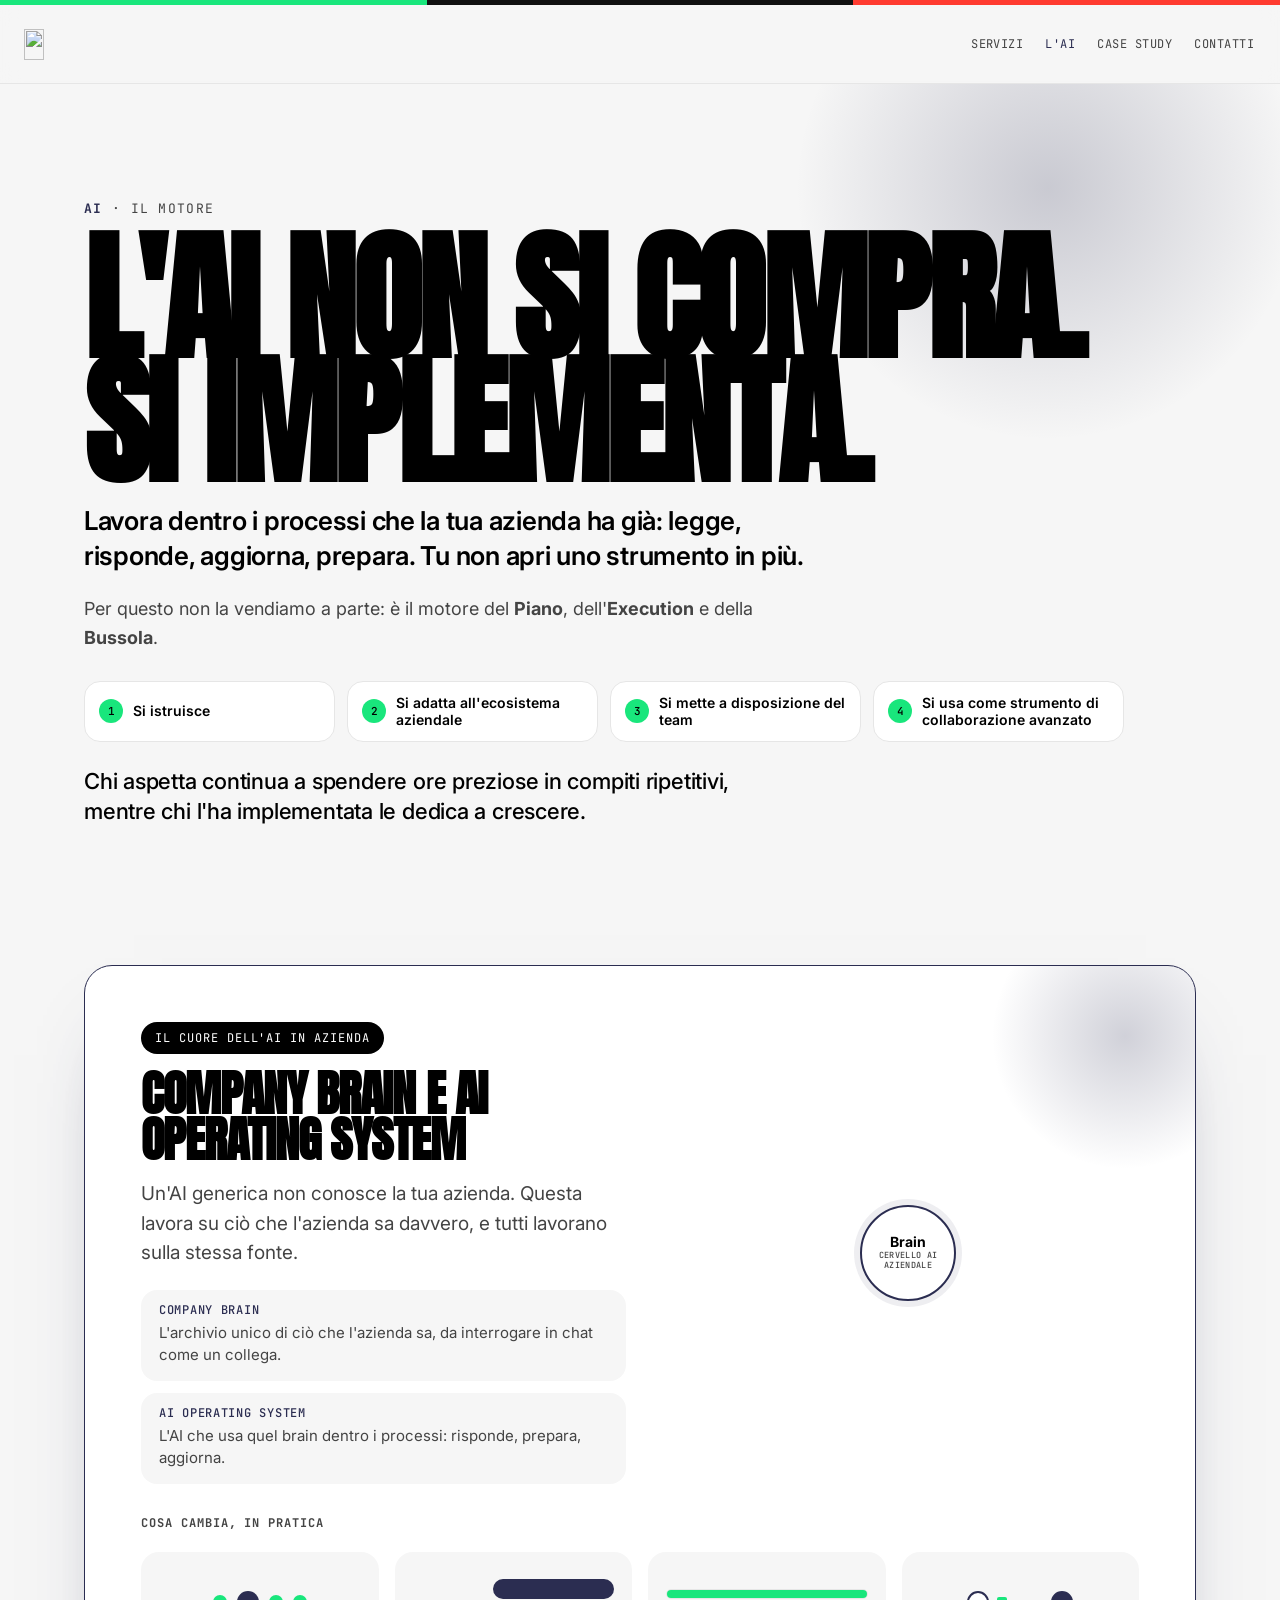
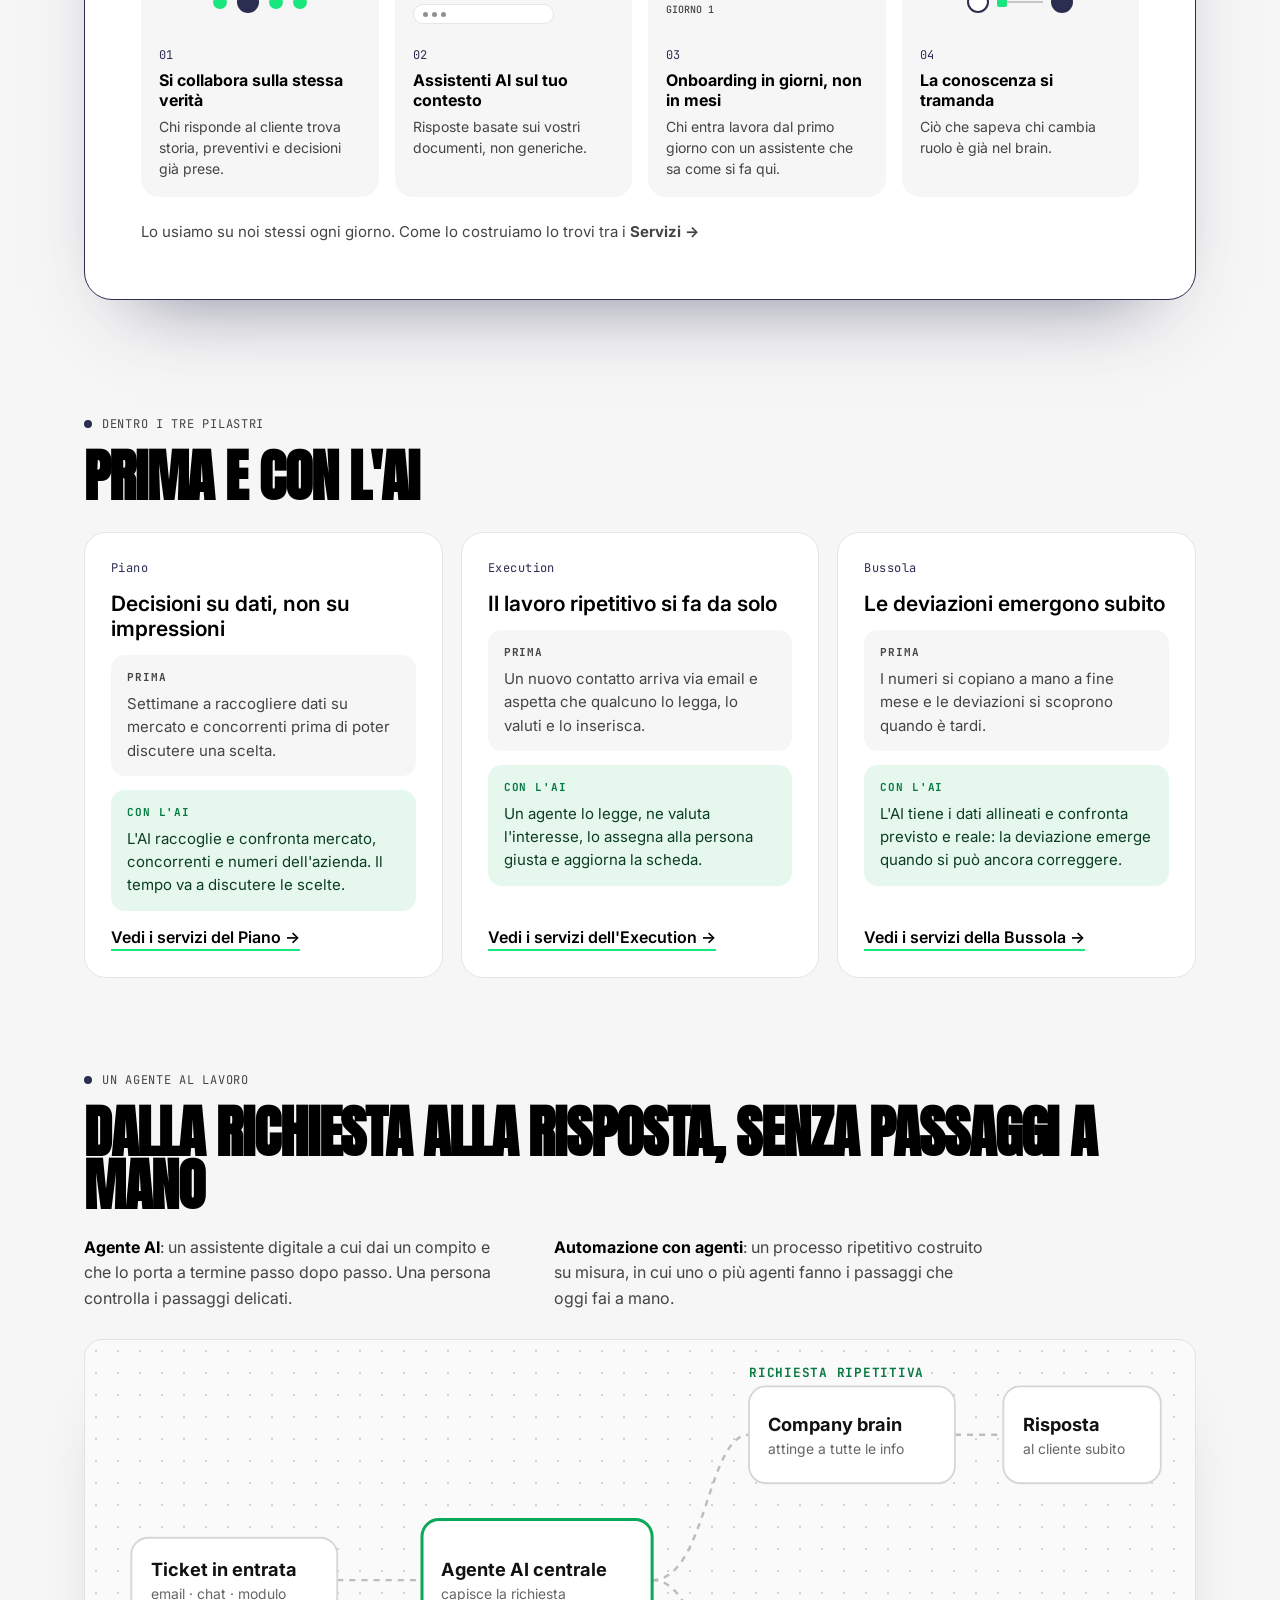
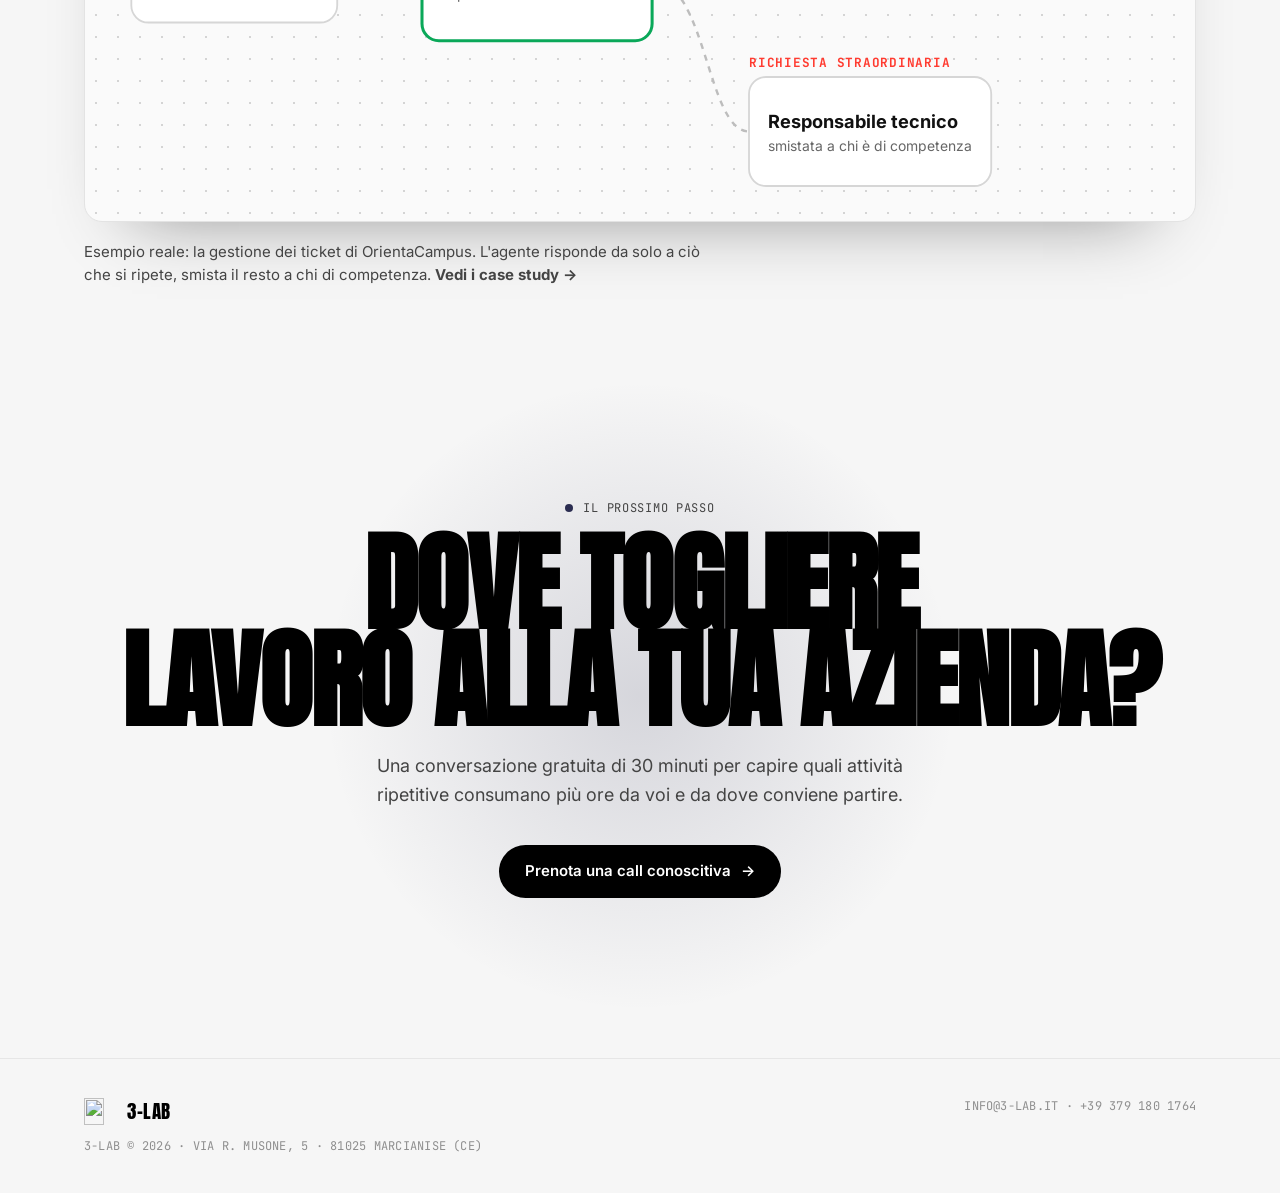
==== commit 5171b4f9: "update: animazioni Gestionali e Business planning, tolto diagramma da /ai - Gestionali automatizzati" ====
--- a/ai/index.html
+++ b/ai/index.html
@@ -104,14 +104,6 @@
       <p class="reveal"><b>Agente AI</b>: un assistente digitale a cui dai un compito e che lo porta a termine passo dopo passo. Una persona controlla i passaggi delicati.</p>
       <p class="reveal"><b>Automazione con agenti</b>: un processo ripetitivo costruito su misura, in cui uno o più agenti fanno i passaggi che oggi fai a mano.</p>
     </div>
-    <div class="ai-diagram reveal" aria-hidden="true"><svg class="n8n" viewBox="0 0 600 300" focusable="false">
-<g class="n8n-wires" fill="none" stroke="#8f8f8f" stroke-width="2"><g class="s1"><path class="w" d="M138 150H200"/></g><g class="s2"><path class="w" d="M264 192V232"/></g><g class="s3"><path class="w" d="M328 150C368 150 368 38 408 38"/><path class="w" d="M328 150C368 150 368 94 408 94"/><path class="w" d="M328 150C368 150 368 150 408 150"/><path class="w" d="M328 150C368 150 368 206 408 206"/><path class="w" d="M328 150C368 150 368 262 408 262"/></g></g>
-<g class="n8n-n"><g class="s1"><rect x="10" y="118" width="128" height="64" rx="12"/><rect x="10" y="118" width="8" height="64" rx="4" class="bar"/><text x="28" y="140" class="k">TRIGGER · CRM</text><text x="28" y="158" class="t">Cliente cambia</text><text x="28" y="174" class="t">stato in pipeline</text></g>
-<g class="s2"><rect x="200" y="108" width="128" height="84" rx="14" class="ag"/><text x="264" y="146" class="t ag-t" text-anchor="middle">Agente AI</text><text x="264" y="164" class="k ag-k" text-anchor="middle">DECIDE COSA FARE</text>
-<rect x="196" y="232" width="136" height="58" rx="14" class="kn"/><text x="264" y="254" class="k" text-anchor="middle">FONTE DI CONOSCENZA</text><text x="264" y="274" class="t" text-anchor="middle">Brain + CRM</text></g>
-<g class="s3" style="--k:0"><rect x="408" y="15" width="182" height="46" rx="12"/><text x="422" y="33" class="k">SE TRATTATIVA</text><text x="422" y="50" class="t">Invia il preventivo</text></g><g class="s3" style="--k:1"><rect x="408" y="71" width="182" height="46" rx="12"/><text x="422" y="89" class="k">SE VINTO</text><text x="422" y="106" class="t">Emette la fattura</text></g><g class="s3" style="--k:2"><rect x="408" y="127" width="182" height="46" rx="12"/><text x="422" y="145" class="k">SE CLIENTE SODDISFATTO</text><text x="422" y="162" class="t">Propone l'upsell</text></g><g class="s3" style="--k:3"><rect x="408" y="183" width="182" height="46" rx="12"/><text x="422" y="201" class="k">SE RICHIESTA ASSISTENZA</text><text x="422" y="218" class="t">Gestisce il ticket</text></g><g class="s3" style="--k:4"><rect x="408" y="239" width="182" height="46" rx="12" class="hu"/><text x="422" y="257" class="k">SE CASO DELICATO</text><text x="422" y="274" class="t">Passa a una persona</text></g></g>
-<g fill="#fff" stroke="#8f8f8f" stroke-width="2"><circle cx="138" cy="150" r="4"/><circle cx="200" cy="150" r="4"/><circle cx="328" cy="150" r="4"/><circle cx="264" cy="192" r="4"/><circle cx="264" cy="232" r="4"/><circle cx="408" cy="38" r="4"/><circle cx="408" cy="94" r="4"/><circle cx="408" cy="150" r="4"/><circle cx="408" cy="206" r="4"/><circle cx="408" cy="262" r="4"/></g></svg></div>
-    <p class="ai-caption reveal">Esempio: customer care collegato a CRM e brain. L'agente sa quando un cliente cambia stato nella pipeline e agisce di conseguenza: preventivo, fattura, upsell, ticket di assistenza.</p>
     <div class="cs-flow reveal" data-flow></div>
     <p class="ai-caption reveal">Esempio reale: la gestione dei ticket di OrientaCampus. L'agente risponde da solo a ciò che si ripete, smista il resto a chi di competenza. <a href="../case-study/"><b>Vedi i case study →</b></a></p>
   </div>
@@ -157,7 +149,6 @@
     io.observe(el);
   }
   avvia('.br-scene',[[700,'in'],[4700,'full'],[1500,'chat']],9500);
-  avvia('.ai-diagram',[[500,'p1'],[1100,'p2'],[1100,'p3']],6500);
 })();
 </script>
 <script src="../assets/casestudy.js" defer></script>
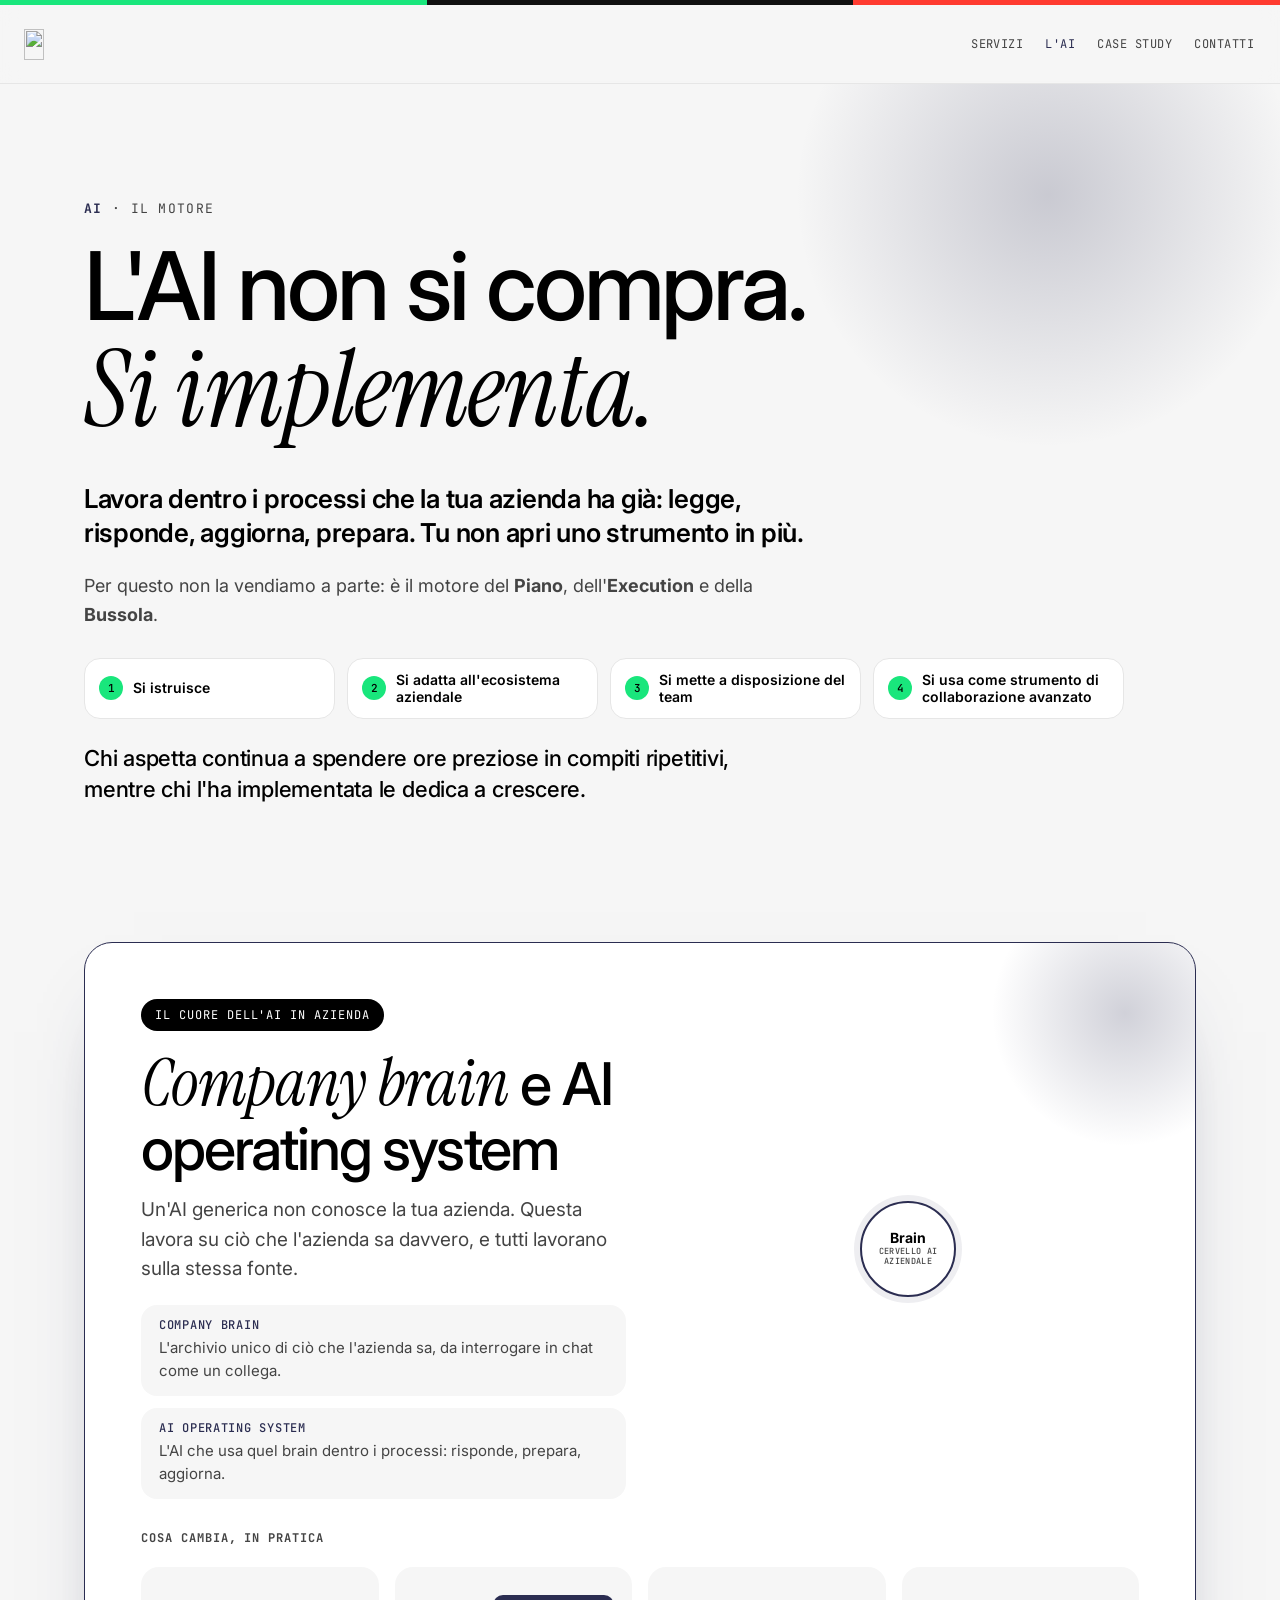
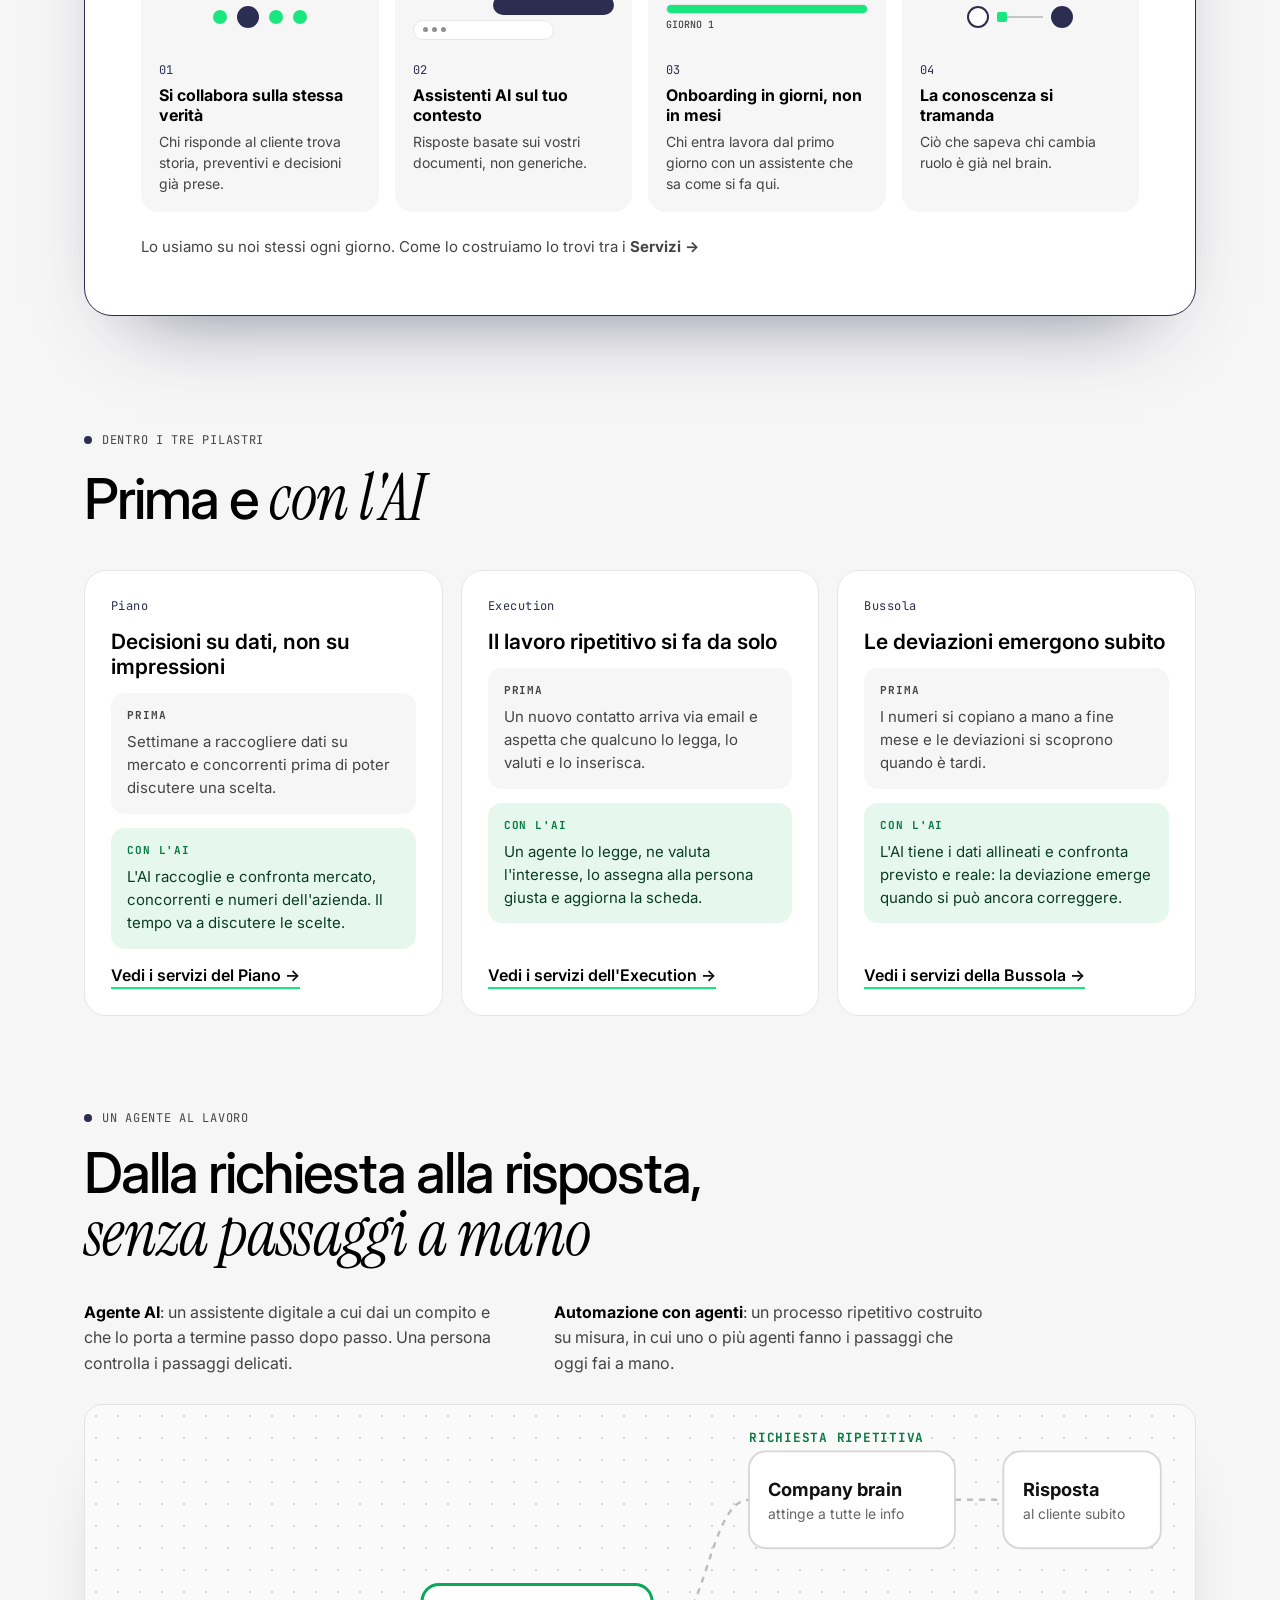
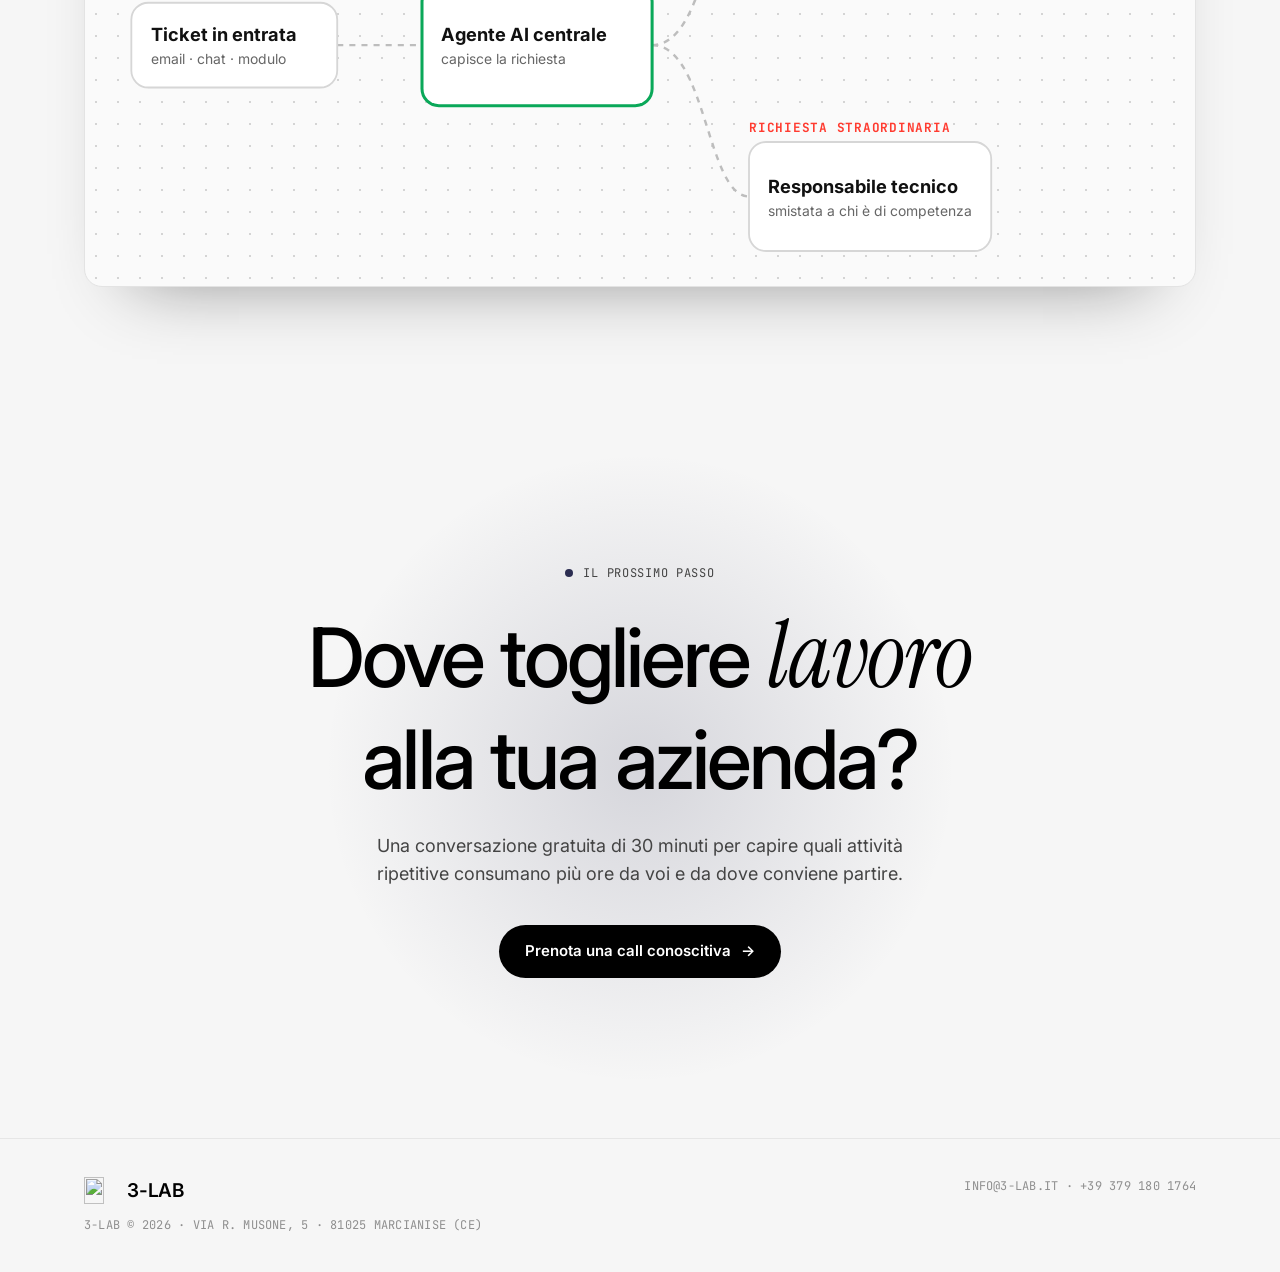
==== commit 00586087: "update: pagina AI con font della home e parole speciali sottolineate - Titoli della pagina /ai da An" ====
--- a/ai/index.html
+++ b/ai/index.html
@@ -9,9 +9,23 @@
 <meta name="description" content="L'AI in 3-LAB non è un servizio a parte: lavora dentro il Piano, l'Execution e la Bussola. Cosa vuol dire integrarla nei processi, con esempi concreti e in parole semplici.">
 <link rel="preconnect" href="https://fonts.googleapis.com">
 <link rel="preconnect" href="https://fonts.gstatic.com" crossorigin>
-<link href="https://fonts.googleapis.com/css2?family=Anton&family=Inter:wght@400;450;500;600&family=JetBrains+Mono:wght@400;500&display=swap" rel="stylesheet">
+<link href="https://fonts.googleapis.com/css2?family=Inter:wght@400;450;500;600&family=Instrument+Serif:ital@1&family=JetBrains+Mono:wght@400;500&display=swap" rel="stylesheet">
 <link rel="stylesheet" href="../assets/pilastro.css">
 <link rel="stylesheet" href="../assets/casestudy.css">
+<style>
+/* Titoli come la home: Inter, parole speciali in Instrument Serif corsivo (.serif), le più determinanti con sottolineatura verde a mano (.rn) */
+body{--f-display:'Inter',ui-sans-serif,system-ui,sans-serif;--f-serif:'Instrument Serif',Georgia,serif}
+.hub-title,.hub-h2,.flag h3,.hub-bigcta h2{font-family:var(--f-sans);font-weight:500;text-transform:none;letter-spacing:-.035em;line-height:1.04;text-wrap:balance}
+.hub-title{font-size:clamp(40px,7.4vw,104px)}
+.hub-h2{font-size:clamp(30px,4.4vw,58px)}
+.flag h3{font-size:clamp(30px,4.6vw,60px)}
+.hub-bigcta h2{font-size:clamp(38px,6.4vw,92px);line-height:1.2}
+.foot-logo span{font-weight:600;letter-spacing:-.02em}
+.serif{font-family:var(--f-serif);font-style:italic;font-weight:400;letter-spacing:-.01em;font-size:1.12em}
+.rn{white-space:nowrap}
+.hub-hero .hub-tagline{margin-top:36px}
+.hub-h2{padding-bottom:10px}
+</style>
 </head>
 <body style="--acc:var(--navy)">
 <div class="brandbar"></div>
@@ -30,7 +44,7 @@
 <section class="hub-hero">
   <div class="wrap">
     <div class="hub-num reveal"><b>AI</b> · Il motore</div>
-    <h1 class="hub-title reveal">L'AI non si compra.<br>Si implementa.</h1>
+    <h1 class="hub-title reveal">L'AI non si compra.<br><span class="serif rn">Si implementa.</span></h1>
     <p class="hub-tagline reveal">Lavora dentro i processi che la tua azienda ha già: legge, risponde, aggiorna, prepara. Tu non apri uno strumento in più.</p>
     <p class="hub-intro reveal">Per questo non la vendiamo a parte: è il motore del <b>Piano</b>, dell'<b>Execution</b> e della <b>Bussola</b>.</p>
     <ol class="ai-steps reveal"><li><i>1</i>Si istruisce</li><li><i>2</i>Si adatta all'ecosistema aziendale</li><li><i>3</i>Si mette a disposizione del team</li><li><i>4</i>Si usa come strumento di collaborazione avanzato</li></ol>
@@ -45,7 +59,7 @@
       <div class="flag-split">
         <div class="flag-copy">
           <span class="flag-badge">Il cuore dell'AI in azienda</span>
-          <h3>Company brain e AI operating system</h3>
+          <h3><span class="serif">Company brain</span> e AI operating system</h3>
           <p class="flag-lede">Un'AI generica non conosce la tua azienda. Questa lavora su ciò che l'azienda sa davvero, e tutti lavorano sulla stessa fonte.</p>
           <ul class="flag-defs">
             <li><span>Company brain</span>L'archivio unico di ciò che l'azienda sa, da interrogare in chat come un collega.</li>
@@ -69,7 +83,7 @@
 <section class="hub-section" style="padding-top:0">
   <div class="wrap">
     <span class="hub-kicker reveal">Dentro i tre pilastri</span>
-    <h2 class="hub-h2 reveal">Prima e con l'AI</h2>
+    <h2 class="hub-h2 reveal">Prima e <span class="serif">con l'AI</span></h2>
     <div class="ai-scenes">
       <article class="ai-scene reveal" id="nel-piano">
         <span class="offer-n">Piano</span>
@@ -99,7 +113,7 @@
 <section class="hub-section" style="padding-top:0">
   <div class="wrap">
     <span class="hub-kicker reveal">Un agente al lavoro</span>
-    <h2 class="hub-h2 reveal">Dalla richiesta alla risposta, senza passaggi a mano</h2>
+    <h2 class="hub-h2 reveal">Dalla richiesta alla risposta, <span class="serif rn">senza passaggi a mano</span></h2>
     <div class="ai-agenti">
       <p class="reveal"><b>Agente AI</b>: un assistente digitale a cui dai un compito e che lo porta a termine passo dopo passo. Una persona controlla i passaggi delicati.</p>
       <p class="reveal"><b>Automazione con agenti</b>: un processo ripetitivo costruito su misura, in cui uno o più agenti fanno i passaggi che oggi fai a mano.</p>
@@ -112,7 +126,7 @@
 <section class="hub-bigcta">
   <div class="wrap">
     <span class="hub-kicker reveal">Il prossimo passo</span>
-    <h2 class="reveal">DOVE TOGLIERE<br>LAVORO ALLA TUA AZIENDA?</h2>
+    <h2 class="reveal">Dove togliere <span class="serif rn">lavoro</span><br>alla tua azienda?</h2>
     <p class="reveal">Una conversazione gratuita di 30 minuti per capire quali attività ripetitive consumano più ore da voi e da dove conviene partire.</p>
     <div class="hub-bigcta-actions reveal">
       <a class="hub-cta-btn" href="../#contact">Prenota una call conoscitiva <span>→</span></a>
@@ -131,7 +145,25 @@
   </div>
 </footer>
 
+<script src="https://cdnjs.cloudflare.com/ajax/libs/rough-notation/0.5.1/rough-notation.iife.js"></script>
 <script src="../assets/pilastro.js"></script>
+<script>
+/* Sottolineatura verde a mano (rough-notation, come «scalare senza caos» in home) sulle parole .rn: si disegna quando entrano in vista, animata solo la prima volta e senza «riduci animazioni». Ridisegnata al resize. */
+(function(){
+  if(!window.RoughNotation||!('IntersectionObserver' in window)) return;
+  const mq=matchMedia('(prefers-reduced-motion: reduce)'), els=[...document.querySelectorAll('.rn')], an=new Map();
+  function disegna(el,anima){
+    if(an.has(el)) an.get(el).remove();
+    const a=RoughNotation.annotate(el,{type:'underline',color:'#0aa859',strokeWidth:4,padding:3,iterations:2,animate:anima&&!mq.matches,animationDuration:900});
+    an.set(el,a); a.show();
+  }
+  const io=new IntersectionObserver(es=>es.forEach(e=>{ if(!e.isIntersecting) return; io.unobserve(e.target);
+    setTimeout(()=>disegna(e.target,true),700);   /* dopo l'ingresso (.reveal dura .7s), così misura la posizione finale */
+  }),{threshold:.6});
+  (document.fonts&&document.fonts.ready?document.fonts.ready:Promise.resolve()).then(()=>els.forEach(el=>io.observe(el)));
+  let t; addEventListener('resize',()=>{clearTimeout(t);t=setTimeout(()=>an.forEach((a,el)=>disegna(el,false)),150);});
+})();
+</script>
 <script>
 /* Animazioni: il brain (le voci entrano, il brain si ingrossa, parte la chat) e il diagramma dell'agente (trigger, agente, fonte, azioni). Partono in vista e ripartono da zero; con «riduci animazioni» restano ferme. */
 (function(){
